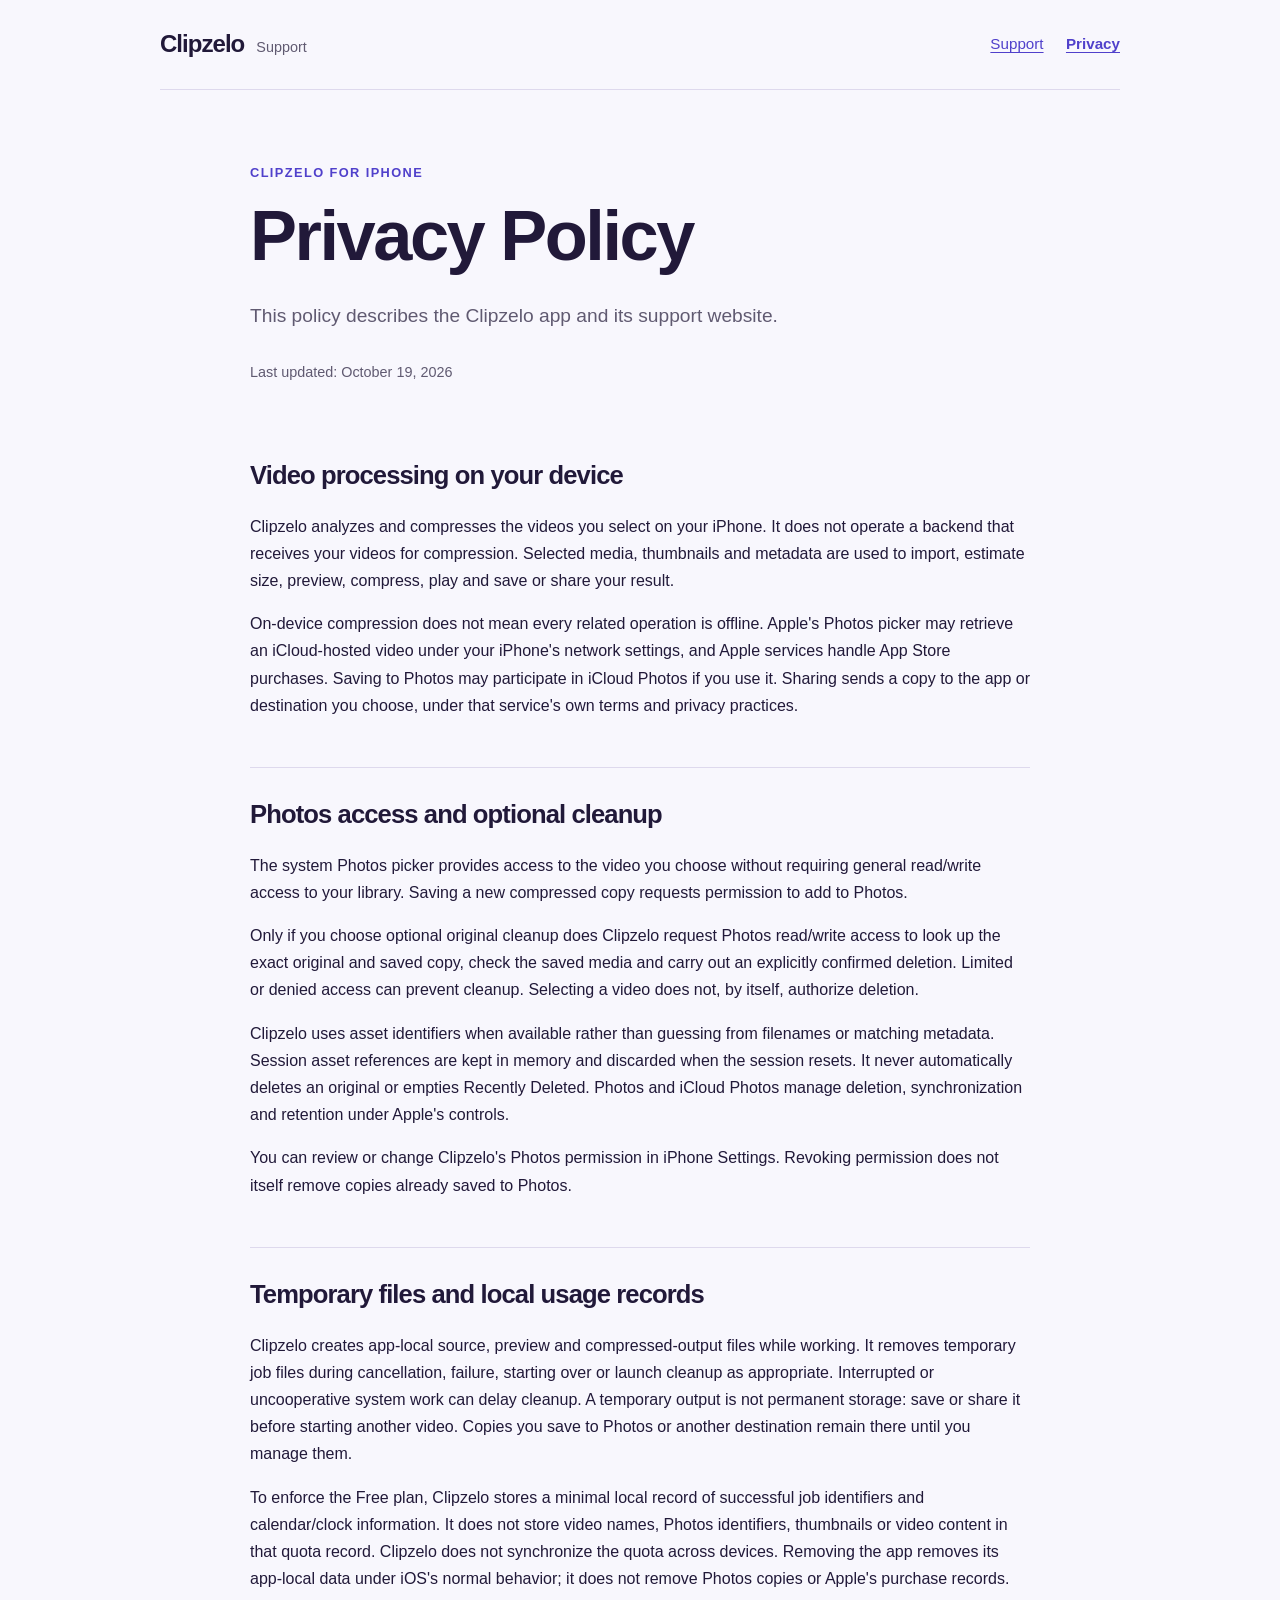
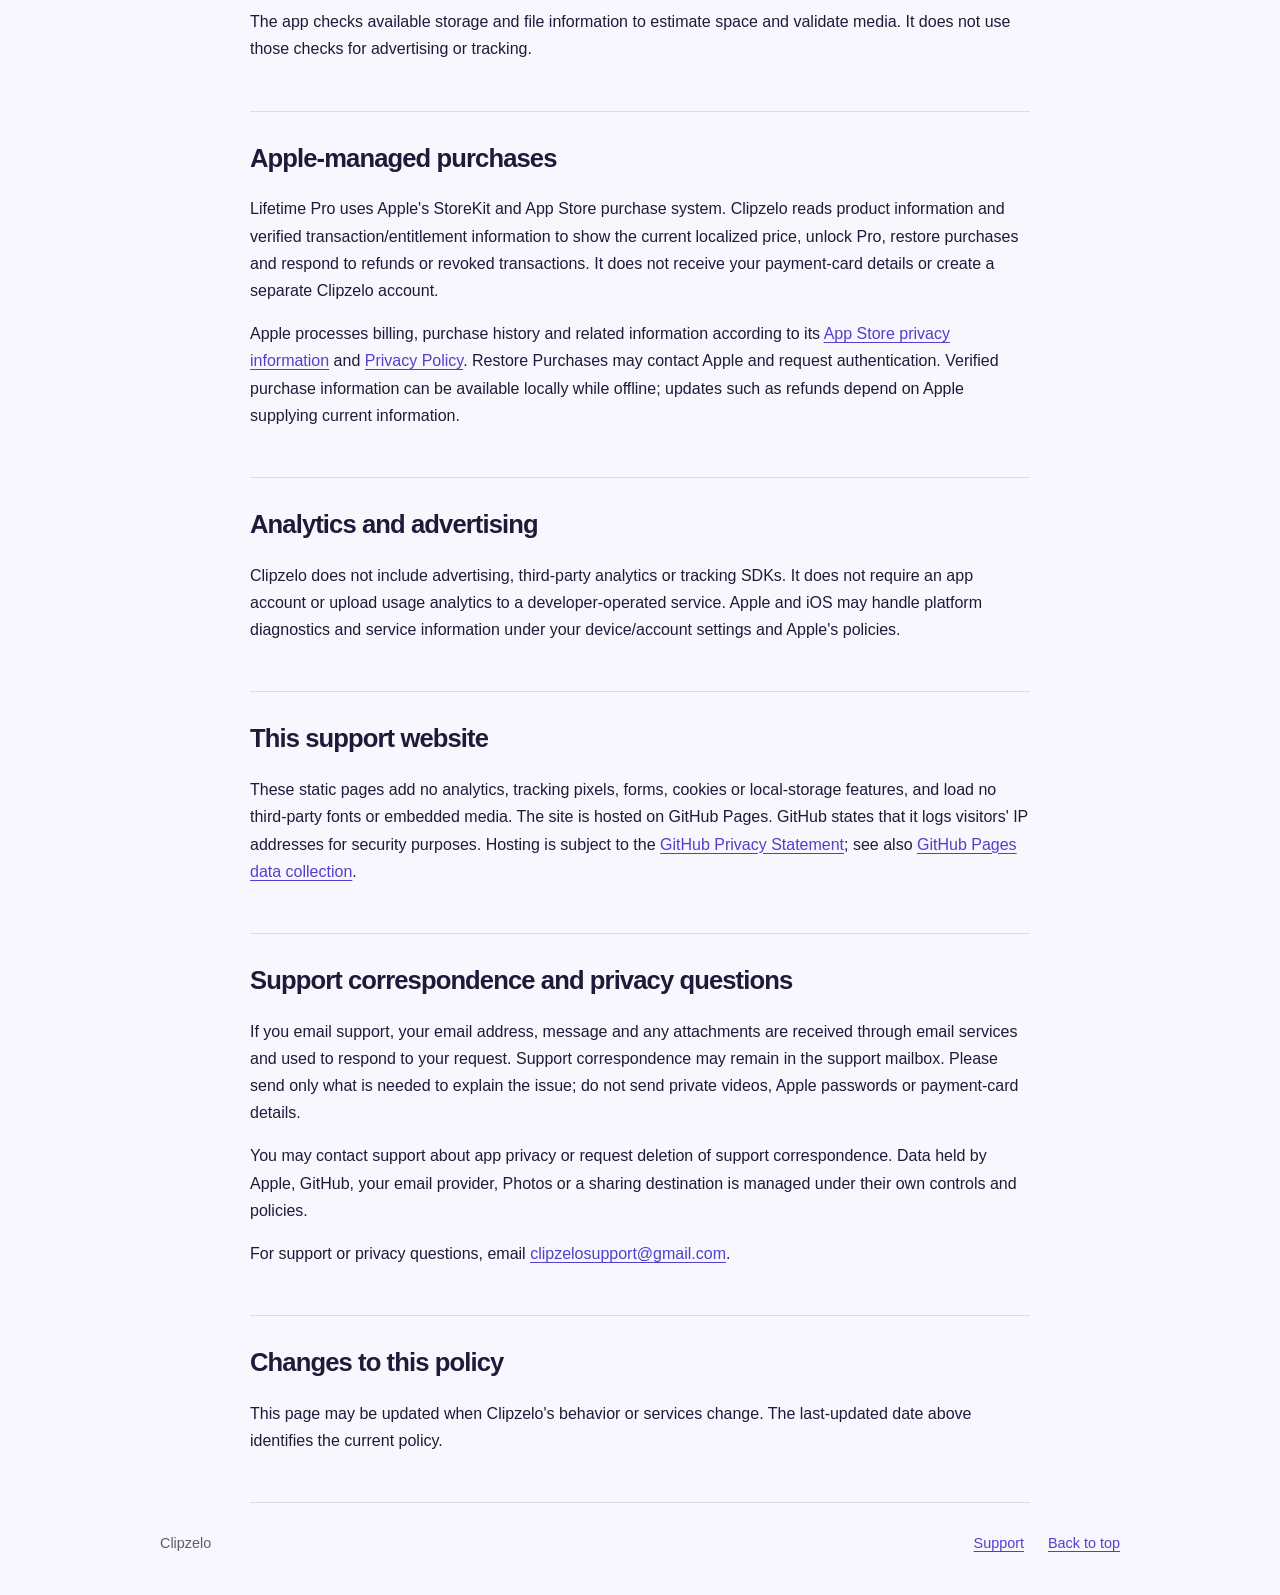
==== privacy.html @ e911d6bf "Publish Clipzelo support and privacy pages" ====
<!doctype html>
<html lang="en">
<head>
  <meta charset="utf-8">
  <meta name="viewport" content="width=device-width, initial-scale=1">
  <meta name="description" content="How Clipzelo handles selected videos, Photos permissions, local Free usage, Apple purchases and support correspondence.">
  <meta name="referrer" content="no-referrer">
  <title>Privacy Policy — Clipzelo</title>
  <link rel="stylesheet" href="styles.css">
</head>
<body>
  <a class="skip" href="#main">Skip to content</a>
  <header class="site-header wrap">
    <a class="brand" href="./" aria-label="Clipzelo Support home">Clipzelo<span>Support</span></a>
    <nav aria-label="Main navigation"><a href="./">Support</a><a href="privacy.html" aria-current="page">Privacy</a></nav>
  </header>
  <main id="main" class="wrap policy">
    <div class="intro"><p class="eyebrow">Clipzelo for iPhone</p><h1>Privacy Policy</h1><p class="lead">This policy describes the Clipzelo app and its support website.</p><p class="muted">Last updated: October 19, 2026</p></div>
    <section aria-labelledby="processing"><h2 id="processing">Video processing on your device</h2><p>Clipzelo analyzes and compresses the videos you select on your iPhone. It does not operate a backend that receives your videos for compression. Selected media, thumbnails and metadata are used to import, estimate size, preview, compress, play and save or share your result.</p><p>On-device compression does not mean every related operation is offline. Apple's Photos picker may retrieve an iCloud-hosted video under your iPhone's network settings, and Apple services handle App Store purchases. Saving to Photos may participate in iCloud Photos if you use it. Sharing sends a copy to the app or destination you choose, under that service's own terms and privacy practices.</p></section>
    <section aria-labelledby="photos"><h2 id="photos">Photos access and optional cleanup</h2><p>The system Photos picker provides access to the video you choose without requiring general read/write access to your library. Saving a new compressed copy requests permission to add to Photos.</p><p>Only if you choose optional original cleanup does Clipzelo request Photos read/write access to look up the exact original and saved copy, check the saved media and carry out an explicitly confirmed deletion. Limited or denied access can prevent cleanup. Selecting a video does not, by itself, authorize deletion.</p><p>Clipzelo uses asset identifiers when available rather than guessing from filenames or matching metadata. Session asset references are kept in memory and discarded when the session resets. It never automatically deletes an original or empties Recently Deleted. Photos and iCloud Photos manage deletion, synchronization and retention under Apple's controls.</p><p>You can review or change Clipzelo's Photos permission in iPhone Settings. Revoking permission does not itself remove copies already saved to Photos.</p></section>
    <section aria-labelledby="local-data"><h2 id="local-data">Temporary files and local usage records</h2><p>Clipzelo creates app-local source, preview and compressed-output files while working. It removes temporary job files during cancellation, failure, starting over or launch cleanup as appropriate. Interrupted or uncooperative system work can delay cleanup. A temporary output is not permanent storage: save or share it before starting another video. Copies you save to Photos or another destination remain there until you manage them.</p><p>To enforce the Free plan, Clipzelo stores a minimal local record of successful job identifiers and calendar/clock information. It does not store video names, Photos identifiers, thumbnails or video content in that quota record. Clipzelo does not synchronize the quota across devices. Removing the app removes its app-local data under iOS's normal behavior; it does not remove Photos copies or Apple's purchase records.</p><p>The app checks available storage and file information to estimate space and validate media. It does not use those checks for advertising or tracking.</p></section>
    <section aria-labelledby="purchases"><h2 id="purchases">Apple-managed purchases</h2><p>Lifetime Pro uses Apple's StoreKit and App Store purchase system. Clipzelo reads product information and verified transaction/entitlement information to show the current localized price, unlock Pro, restore purchases and respond to refunds or revoked transactions. It does not receive your payment-card details or create a separate Clipzelo account.</p><p>Apple processes billing, purchase history and related information according to its <a href="https://www.apple.com/legal/privacy/data/en/appstore/">App Store privacy information</a> and <a href="https://www.apple.com/legal/privacy/en-ww/">Privacy Policy</a>. Restore Purchases may contact Apple and request authentication. Verified purchase information can be available locally while offline; updates such as refunds depend on Apple supplying current information.</p></section>
    <section aria-labelledby="tracking"><h2 id="tracking">Analytics and advertising</h2><p>Clipzelo does not include advertising, third-party analytics or tracking SDKs. It does not require an app account or upload usage analytics to a developer-operated service. Apple and iOS may handle platform diagnostics and service information under your device/account settings and Apple's policies.</p></section>
    <section aria-labelledby="website"><h2 id="website">This support website</h2><p>These static pages add no analytics, tracking pixels, forms, cookies or local-storage features, and load no third-party fonts or embedded media. The site is hosted on GitHub Pages. GitHub states that it logs visitors' IP addresses for security purposes. Hosting is subject to the <a href="https://docs.github.com/en/site-policy/privacy-policies/github-general-privacy-statement">GitHub Privacy Statement</a>; see also <a href="https://docs.github.com/en/pages/getting-started-with-github-pages/what-is-github-pages#data-collection">GitHub Pages data collection</a>.</p></section>
    <section aria-labelledby="support"><h2 id="support">Support correspondence and privacy questions</h2><p>If you email support, your email address, message and any attachments are received through email services and used to respond to your request. Support correspondence may remain in the support mailbox. Please send only what is needed to explain the issue; do not send private videos, Apple passwords or payment-card details.</p><p>You may contact support about app privacy or request deletion of support correspondence. Data held by Apple, GitHub, your email provider, Photos or a sharing destination is managed under their own controls and policies.</p><p>For support or privacy questions, email <a href="mailto:clipzelosupport@gmail.com">clipzelosupport@gmail.com</a>.</p></section>
    <section aria-labelledby="changes"><h2 id="changes">Changes to this policy</h2><p>This page may be updated when Clipzelo's behavior or services change. The last-updated date above identifies the current policy.</p></section>
  </main>
  <footer class="wrap"><span>Clipzelo</span><a href="./">Support</a><a href="#main">Back to top</a></footer>
</body>
</html>
---- styles.css ----
:root{color-scheme:light;--ink:#211939;--muted:#605a71;--accent:#5040cb;--paper:#f8f7fd;--line:#ded9ed;--white:#fff}
*{box-sizing:border-box}html{scroll-padding-top:1.5rem}body{margin:0;background:var(--paper);color:var(--ink);font:1rem/1.7 -apple-system,BlinkMacSystemFont,"Segoe UI",sans-serif}a{color:var(--accent);text-underline-offset:.2em}a:hover{text-decoration-thickness:2px}a:focus-visible,summary:focus-visible{outline:3px solid var(--accent);outline-offset:5px;border-radius:3px}.wrap{width:min(100% - 3rem,960px);margin-inline:auto}.site-header{display:flex;align-items:center;justify-content:space-between;gap:1.5rem;padding-block:1.5rem;border-bottom:1px solid var(--line)}.brand{color:var(--ink);font-weight:750;font-size:1.5rem;text-decoration:none;letter-spacing:-.04em}.brand span{margin-left:.75rem;font-weight:400;font-size:.9rem;letter-spacing:0;color:var(--muted)}nav{display:flex;gap:1.4rem}nav a{font-size:.95rem}nav a[aria-current]{font-weight:700}.intro{padding-block:4.5rem 3.5rem;max-width:760px}.eyebrow{margin:0 0 .8rem;color:var(--accent);font-size:.8rem;letter-spacing:.11em;text-transform:uppercase;font-weight:700}h1,h2,h3{line-height:1.15;letter-spacing:-.035em}h1{font-size:clamp(2.4rem,7vw,4.4rem);margin:0 0 1.4rem;font-weight:750}h2{font-size:clamp(1.7rem,4vw,2.2rem);margin:0 0 1.4rem}h3{font-size:1.35rem;margin:0 0 1rem}p{margin:0 0 1rem}.lead{font-size:1.2rem;color:var(--muted);max-width:650px;margin-bottom:1.7rem}.button{display:inline-block;background:var(--accent);color:var(--white);text-decoration:none;font-weight:650;padding:.75rem 1.25rem;border-radius:.7rem;min-height:48px}.button:hover{background:#3d2faa}.text-link{display:inline-block;margin:.75rem 0 .75rem 1.3rem}.section-nav{display:flex;flex-wrap:wrap;gap:.4rem 1.5rem;border-block:1px solid var(--line);padding:1rem 0}.section-nav a{padding:.25rem 0}section:not(.intro){padding-block:3rem;border-bottom:1px solid var(--line)}ol{padding-left:1.4rem}li{padding-left:.35rem;margin-bottom:.9rem}li:last-child{margin-bottom:0}em{font-style:normal;font-weight:600}.note{border-left:3px solid var(--accent);padding:.7rem 1rem;background:#eeebfa;margin-top:1.7rem}.plans{display:grid;grid-template-columns:1fr 1fr;gap:1rem}.plans article{padding:1.5rem;background:var(--white);border:1px solid var(--line);border-radius:.9rem}.plans p:last-child{margin-bottom:0}details{border-top:1px solid var(--line)}details:last-child{border-bottom:1px solid var(--line)}summary{cursor:pointer;padding:1.05rem .15rem;font-weight:650;line-height:1.5}details p{padding:.1rem 1.3rem .9rem .15rem;color:var(--muted)}.contact{max-width:760px}.muted{color:var(--muted);font-size:.9rem}.policy{max-width:780px}.policy .intro{padding-bottom:1.8rem}.policy section:not(.intro){padding-block:2rem}.policy h2{font-size:1.6rem}footer{display:flex;flex-wrap:wrap;gap:.5rem 1.5rem;padding-block:1.7rem 2.5rem;font-size:.9rem;color:var(--muted)}footer span{margin-right:auto}.skip{position:absolute;left:1rem;top:-5rem;background:var(--white);padding:.7rem;z-index:2}.skip:focus{top:1rem}@media(max-width:600px){.wrap{width:calc(100% - 2rem)}.site-header{gap:1rem;padding-block:1.1rem}.brand span{display:none}nav{gap:1rem}.intro{padding-block:3rem 2.4rem}.plans{grid-template-columns:1fr}section:not(.intro){padding-block:2.3rem}.text-link{margin-left:1rem}.plans article{padding:1.3rem}footer span{flex-basis:100%}}@media(prefers-reduced-motion:no-preference){html{scroll-behavior:smooth}}
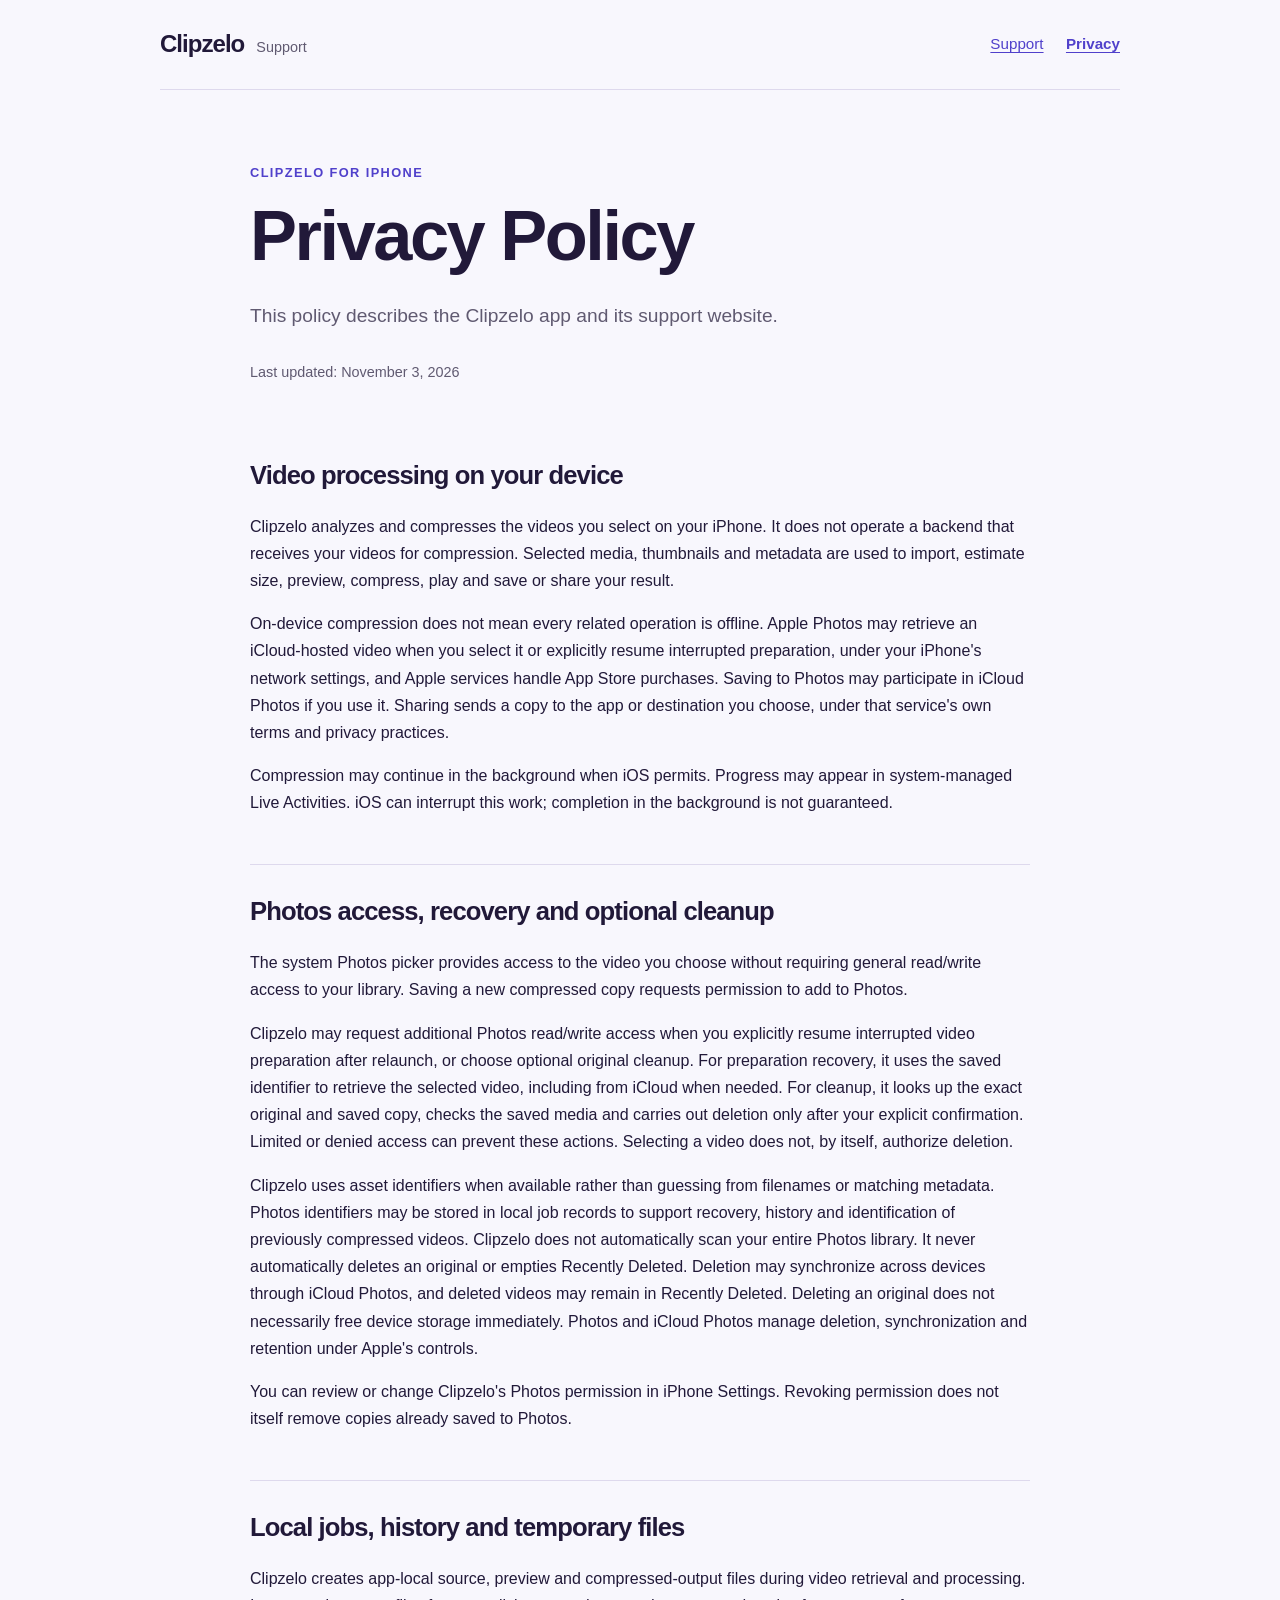
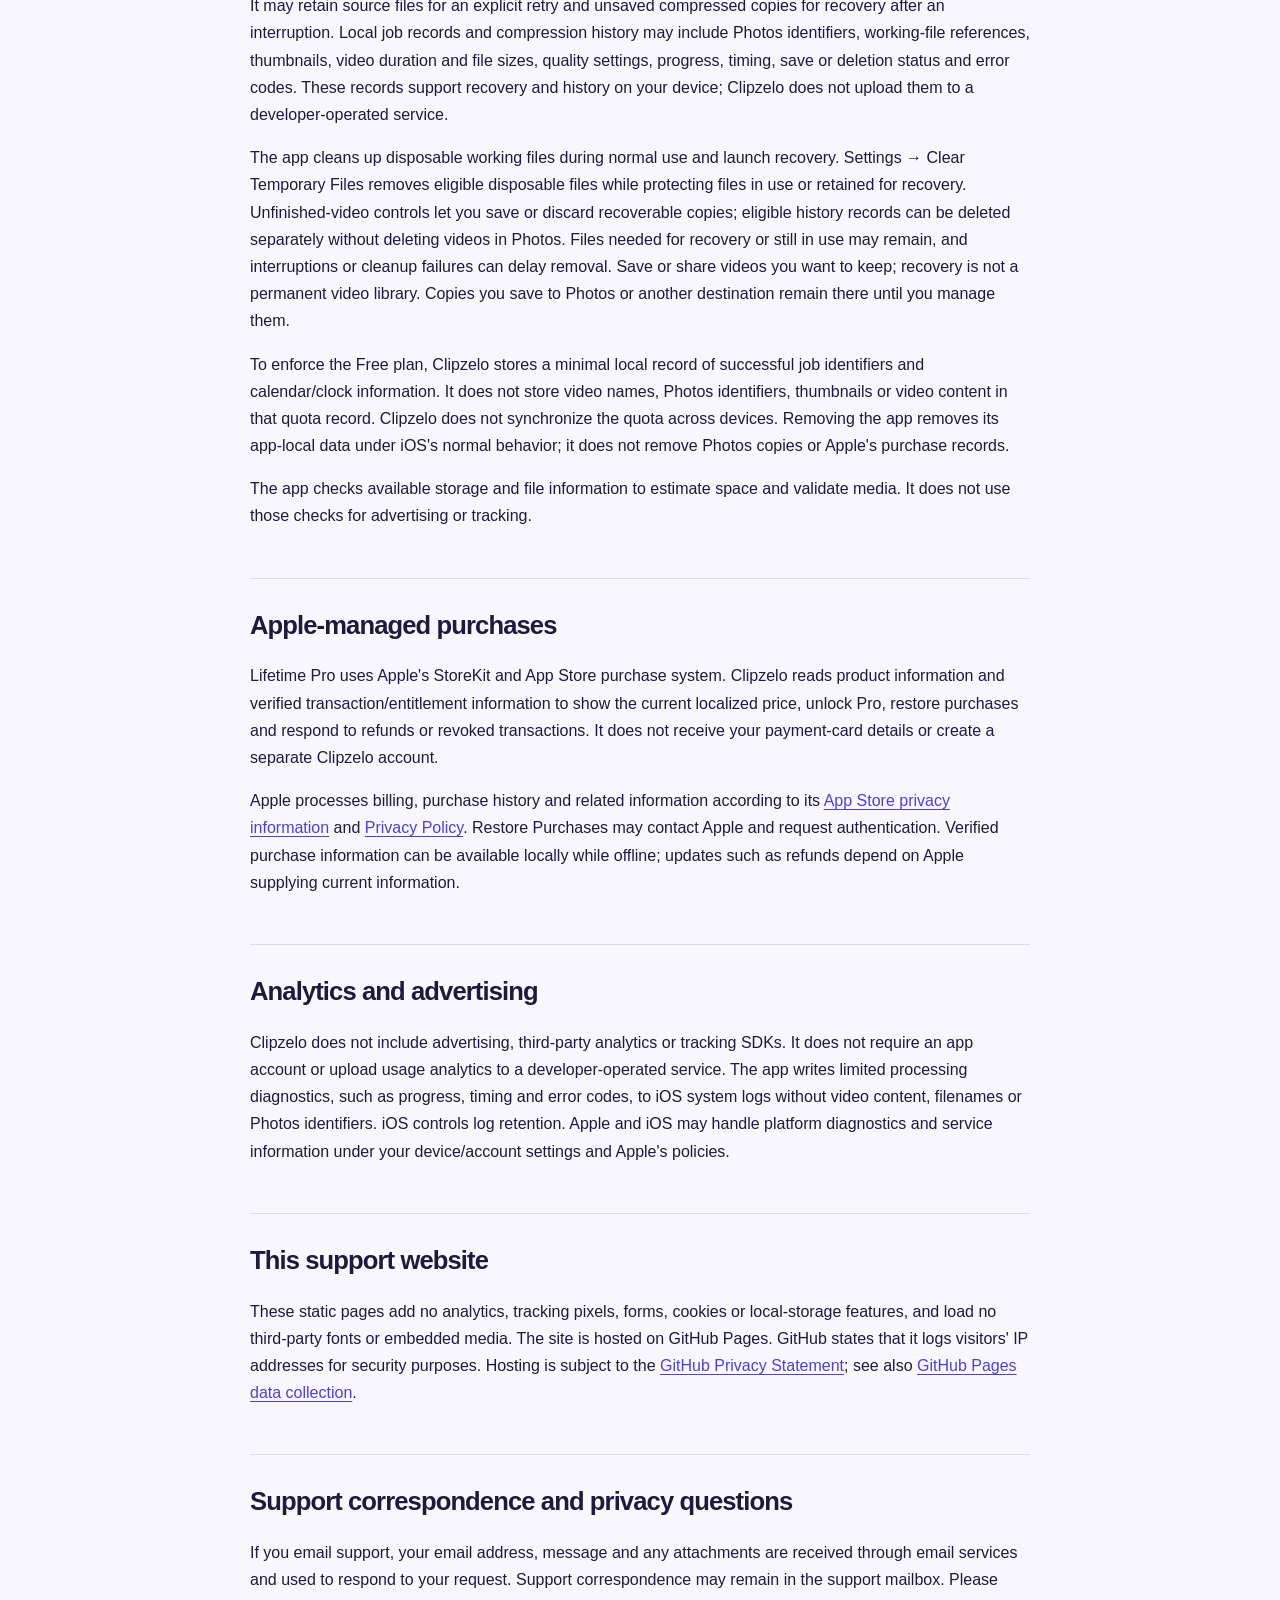
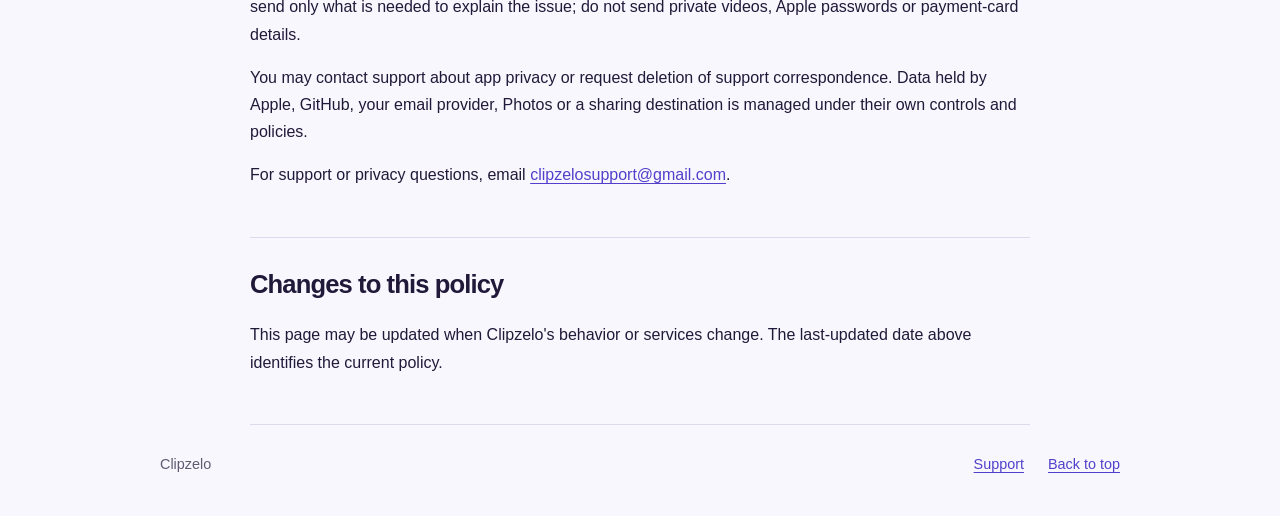
==== commit b978e6d8: "Align privacy policy with Clipzelo 1.1 recovery and local jobs" ====
--- a/privacy.html
+++ b/privacy.html
@@ -6,25 +6,26 @@
   <meta name="description" content="How Clipzelo handles selected videos, Photos permissions, local Free usage, Apple purchases and support correspondence.">
   <meta name="referrer" content="no-referrer">
   <title>Privacy Policy — Clipzelo</title>
+  <link rel="icon" type="image/png" sizes="32x32" href="assets/favicon.png">
   <link rel="stylesheet" href="styles.css">
 </head>
 <body>
   <a class="skip" href="#main">Skip to content</a>
   <header class="site-header wrap">
     <a class="brand" href="./" aria-label="Clipzelo Support home">Clipzelo<span>Support</span></a>
-    <nav aria-label="Main navigation"><a href="./">Support</a><a href="privacy.html" aria-current="page">Privacy</a></nav>
+    <nav aria-label="Main navigation"><a href="./#support">Support</a><a href="privacy.html" aria-current="page">Privacy</a></nav>
   </header>
   <main id="main" class="wrap policy">
-    <div class="intro"><p class="eyebrow">Clipzelo for iPhone</p><h1>Privacy Policy</h1><p class="lead">This policy describes the Clipzelo app and its support website.</p><p class="muted">Last updated: October 19, 2026</p></div>
-    <section aria-labelledby="processing"><h2 id="processing">Video processing on your device</h2><p>Clipzelo analyzes and compresses the videos you select on your iPhone. It does not operate a backend that receives your videos for compression. Selected media, thumbnails and metadata are used to import, estimate size, preview, compress, play and save or share your result.</p><p>On-device compression does not mean every related operation is offline. Apple's Photos picker may retrieve an iCloud-hosted video under your iPhone's network settings, and Apple services handle App Store purchases. Saving to Photos may participate in iCloud Photos if you use it. Sharing sends a copy to the app or destination you choose, under that service's own terms and privacy practices.</p></section>
-    <section aria-labelledby="photos"><h2 id="photos">Photos access and optional cleanup</h2><p>The system Photos picker provides access to the video you choose without requiring general read/write access to your library. Saving a new compressed copy requests permission to add to Photos.</p><p>Only if you choose optional original cleanup does Clipzelo request Photos read/write access to look up the exact original and saved copy, check the saved media and carry out an explicitly confirmed deletion. Limited or denied access can prevent cleanup. Selecting a video does not, by itself, authorize deletion.</p><p>Clipzelo uses asset identifiers when available rather than guessing from filenames or matching metadata. Session asset references are kept in memory and discarded when the session resets. It never automatically deletes an original or empties Recently Deleted. Photos and iCloud Photos manage deletion, synchronization and retention under Apple's controls.</p><p>You can review or change Clipzelo's Photos permission in iPhone Settings. Revoking permission does not itself remove copies already saved to Photos.</p></section>
-    <section aria-labelledby="local-data"><h2 id="local-data">Temporary files and local usage records</h2><p>Clipzelo creates app-local source, preview and compressed-output files while working. It removes temporary job files during cancellation, failure, starting over or launch cleanup as appropriate. Interrupted or uncooperative system work can delay cleanup. A temporary output is not permanent storage: save or share it before starting another video. Copies you save to Photos or another destination remain there until you manage them.</p><p>To enforce the Free plan, Clipzelo stores a minimal local record of successful job identifiers and calendar/clock information. It does not store video names, Photos identifiers, thumbnails or video content in that quota record. Clipzelo does not synchronize the quota across devices. Removing the app removes its app-local data under iOS's normal behavior; it does not remove Photos copies or Apple's purchase records.</p><p>The app checks available storage and file information to estimate space and validate media. It does not use those checks for advertising or tracking.</p></section>
+    <div class="intro"><p class="eyebrow">Clipzelo for iPhone</p><h1>Privacy Policy</h1><p class="lead">This policy describes the Clipzelo app and its support website.</p><p class="muted">Last updated: November 3, 2026</p></div>
+    <section aria-labelledby="processing"><h2 id="processing">Video processing on your device</h2><p>Clipzelo analyzes and compresses the videos you select on your iPhone. It does not operate a backend that receives your videos for compression. Selected media, thumbnails and metadata are used to import, estimate size, preview, compress, play and save or share your result.</p><p>On-device compression does not mean every related operation is offline. Apple Photos may retrieve an iCloud-hosted video when you select it or explicitly resume interrupted preparation, under your iPhone's network settings, and Apple services handle App Store purchases. Saving to Photos may participate in iCloud Photos if you use it. Sharing sends a copy to the app or destination you choose, under that service's own terms and privacy practices.</p><p>Compression may continue in the background when iOS permits. Progress may appear in system-managed Live Activities. iOS can interrupt this work; completion in the background is not guaranteed.</p></section>
+    <section aria-labelledby="photos"><h2 id="photos">Photos access, recovery and optional cleanup</h2><p>The system Photos picker provides access to the video you choose without requiring general read/write access to your library. Saving a new compressed copy requests permission to add to Photos.</p><p>Clipzelo may request additional Photos read/write access when you explicitly resume interrupted video preparation after relaunch, or choose optional original cleanup. For preparation recovery, it uses the saved identifier to retrieve the selected video, including from iCloud when needed. For cleanup, it looks up the exact original and saved copy, checks the saved media and carries out deletion only after your explicit confirmation. Limited or denied access can prevent these actions. Selecting a video does not, by itself, authorize deletion.</p><p>Clipzelo uses asset identifiers when available rather than guessing from filenames or matching metadata. Photos identifiers may be stored in local job records to support recovery, history and identification of previously compressed videos. Clipzelo does not automatically scan your entire Photos library. It never automatically deletes an original or empties Recently Deleted. Deletion may synchronize across devices through iCloud Photos, and deleted videos may remain in Recently Deleted. Deleting an original does not necessarily free device storage immediately. Photos and iCloud Photos manage deletion, synchronization and retention under Apple's controls.</p><p>You can review or change Clipzelo's Photos permission in iPhone Settings. Revoking permission does not itself remove copies already saved to Photos.</p></section>
+    <section aria-labelledby="local-data"><h2 id="local-data">Local jobs, history and temporary files</h2><p>Clipzelo creates app-local source, preview and compressed-output files during video retrieval and processing. It may retain source files for an explicit retry and unsaved compressed copies for recovery after an interruption. Local job records and compression history may include Photos identifiers, working-file references, thumbnails, video duration and file sizes, quality settings, progress, timing, save or deletion status and error codes. These records support recovery and history on your device; Clipzelo does not upload them to a developer-operated service.</p><p>The app cleans up disposable working files during normal use and launch recovery. Settings → Clear Temporary Files removes eligible disposable files while protecting files in use or retained for recovery. Unfinished-video controls let you save or discard recoverable copies; eligible history records can be deleted separately without deleting videos in Photos. Files needed for recovery or still in use may remain, and interruptions or cleanup failures can delay removal. Save or share videos you want to keep; recovery is not a permanent video library. Copies you save to Photos or another destination remain there until you manage them.</p><p>To enforce the Free plan, Clipzelo stores a minimal local record of successful job identifiers and calendar/clock information. It does not store video names, Photos identifiers, thumbnails or video content in that quota record. Clipzelo does not synchronize the quota across devices. Removing the app removes its app-local data under iOS's normal behavior; it does not remove Photos copies or Apple's purchase records.</p><p>The app checks available storage and file information to estimate space and validate media. It does not use those checks for advertising or tracking.</p></section>
     <section aria-labelledby="purchases"><h2 id="purchases">Apple-managed purchases</h2><p>Lifetime Pro uses Apple's StoreKit and App Store purchase system. Clipzelo reads product information and verified transaction/entitlement information to show the current localized price, unlock Pro, restore purchases and respond to refunds or revoked transactions. It does not receive your payment-card details or create a separate Clipzelo account.</p><p>Apple processes billing, purchase history and related information according to its <a href="https://www.apple.com/legal/privacy/data/en/appstore/">App Store privacy information</a> and <a href="https://www.apple.com/legal/privacy/en-ww/">Privacy Policy</a>. Restore Purchases may contact Apple and request authentication. Verified purchase information can be available locally while offline; updates such as refunds depend on Apple supplying current information.</p></section>
-    <section aria-labelledby="tracking"><h2 id="tracking">Analytics and advertising</h2><p>Clipzelo does not include advertising, third-party analytics or tracking SDKs. It does not require an app account or upload usage analytics to a developer-operated service. Apple and iOS may handle platform diagnostics and service information under your device/account settings and Apple's policies.</p></section>
+    <section aria-labelledby="tracking"><h2 id="tracking">Analytics and advertising</h2><p>Clipzelo does not include advertising, third-party analytics or tracking SDKs. It does not require an app account or upload usage analytics to a developer-operated service. The app writes limited processing diagnostics, such as progress, timing and error codes, to iOS system logs without video content, filenames or Photos identifiers. iOS controls log retention. Apple and iOS may handle platform diagnostics and service information under your device/account settings and Apple's policies.</p></section>
     <section aria-labelledby="website"><h2 id="website">This support website</h2><p>These static pages add no analytics, tracking pixels, forms, cookies or local-storage features, and load no third-party fonts or embedded media. The site is hosted on GitHub Pages. GitHub states that it logs visitors' IP addresses for security purposes. Hosting is subject to the <a href="https://docs.github.com/en/site-policy/privacy-policies/github-general-privacy-statement">GitHub Privacy Statement</a>; see also <a href="https://docs.github.com/en/pages/getting-started-with-github-pages/what-is-github-pages#data-collection">GitHub Pages data collection</a>.</p></section>
     <section aria-labelledby="support"><h2 id="support">Support correspondence and privacy questions</h2><p>If you email support, your email address, message and any attachments are received through email services and used to respond to your request. Support correspondence may remain in the support mailbox. Please send only what is needed to explain the issue; do not send private videos, Apple passwords or payment-card details.</p><p>You may contact support about app privacy or request deletion of support correspondence. Data held by Apple, GitHub, your email provider, Photos or a sharing destination is managed under their own controls and policies.</p><p>For support or privacy questions, email <a href="mailto:clipzelosupport@gmail.com">clipzelosupport@gmail.com</a>.</p></section>
     <section aria-labelledby="changes"><h2 id="changes">Changes to this policy</h2><p>This page may be updated when Clipzelo's behavior or services change. The last-updated date above identifies the current policy.</p></section>
   </main>
-  <footer class="wrap"><span>Clipzelo</span><a href="./">Support</a><a href="#main">Back to top</a></footer>
+  <footer class="wrap"><span>Clipzelo</span><a href="./#support">Support</a><a href="#main">Back to top</a></footer>
 </body>
 </html>
--- a/styles.css
+++ b/styles.css
@@ -1,2 +1,46 @@
 :root{color-scheme:light;--ink:#211939;--muted:#605a71;--accent:#5040cb;--paper:#f8f7fd;--line:#ded9ed;--white:#fff}
 *{box-sizing:border-box}html{scroll-padding-top:1.5rem}body{margin:0;background:var(--paper);color:var(--ink);font:1rem/1.7 -apple-system,BlinkMacSystemFont,"Segoe UI",sans-serif}a{color:var(--accent);text-underline-offset:.2em}a:hover{text-decoration-thickness:2px}a:focus-visible,summary:focus-visible{outline:3px solid var(--accent);outline-offset:5px;border-radius:3px}.wrap{width:min(100% - 3rem,960px);margin-inline:auto}.site-header{display:flex;align-items:center;justify-content:space-between;gap:1.5rem;padding-block:1.5rem;border-bottom:1px solid var(--line)}.brand{color:var(--ink);font-weight:750;font-size:1.5rem;text-decoration:none;letter-spacing:-.04em}.brand span{margin-left:.75rem;font-weight:400;font-size:.9rem;letter-spacing:0;color:var(--muted)}nav{display:flex;gap:1.4rem}nav a{font-size:.95rem}nav a[aria-current]{font-weight:700}.intro{padding-block:4.5rem 3.5rem;max-width:760px}.eyebrow{margin:0 0 .8rem;color:var(--accent);font-size:.8rem;letter-spacing:.11em;text-transform:uppercase;font-weight:700}h1,h2,h3{line-height:1.15;letter-spacing:-.035em}h1{font-size:clamp(2.4rem,7vw,4.4rem);margin:0 0 1.4rem;font-weight:750}h2{font-size:clamp(1.7rem,4vw,2.2rem);margin:0 0 1.4rem}h3{font-size:1.35rem;margin:0 0 1rem}p{margin:0 0 1rem}.lead{font-size:1.2rem;color:var(--muted);max-width:650px;margin-bottom:1.7rem}.button{display:inline-block;background:var(--accent);color:var(--white);text-decoration:none;font-weight:650;padding:.75rem 1.25rem;border-radius:.7rem;min-height:48px}.button:hover{background:#3d2faa}.text-link{display:inline-block;margin:.75rem 0 .75rem 1.3rem}.section-nav{display:flex;flex-wrap:wrap;gap:.4rem 1.5rem;border-block:1px solid var(--line);padding:1rem 0}.section-nav a{padding:.25rem 0}section:not(.intro){padding-block:3rem;border-bottom:1px solid var(--line)}ol{padding-left:1.4rem}li{padding-left:.35rem;margin-bottom:.9rem}li:last-child{margin-bottom:0}em{font-style:normal;font-weight:600}.note{border-left:3px solid var(--accent);padding:.7rem 1rem;background:#eeebfa;margin-top:1.7rem}.plans{display:grid;grid-template-columns:1fr 1fr;gap:1rem}.plans article{padding:1.5rem;background:var(--white);border:1px solid var(--line);border-radius:.9rem}.plans p:last-child{margin-bottom:0}details{border-top:1px solid var(--line)}details:last-child{border-bottom:1px solid var(--line)}summary{cursor:pointer;padding:1.05rem .15rem;font-weight:650;line-height:1.5}details p{padding:.1rem 1.3rem .9rem .15rem;color:var(--muted)}.contact{max-width:760px}.muted{color:var(--muted);font-size:.9rem}.policy{max-width:780px}.policy .intro{padding-bottom:1.8rem}.policy section:not(.intro){padding-block:2rem}.policy h2{font-size:1.6rem}footer{display:flex;flex-wrap:wrap;gap:.5rem 1.5rem;padding-block:1.7rem 2.5rem;font-size:.9rem;color:var(--muted)}footer span{margin-right:auto}.skip{position:absolute;left:1rem;top:-5rem;background:var(--white);padding:.7rem;z-index:2}.skip:focus{top:1rem}@media(max-width:600px){.wrap{width:calc(100% - 2rem)}.site-header{gap:1rem;padding-block:1.1rem}.brand span{display:none}nav{gap:1rem}.intro{padding-block:3rem 2.4rem}.plans{grid-template-columns:1fr}section:not(.intro){padding-block:2.3rem}.text-link{margin-left:1rem}.plans article{padding:1.3rem}footer span{flex-basis:100%}}@media(prefers-reduced-motion:no-preference){html{scroll-behavior:smooth}}
+
+/* Product landing page; the original support and policy styles remain shared. */
+.landing .wrap{max-width:1120px;width:min(100% - 3rem,1120px)}
+.product-brand{display:inline-flex;align-items:center;gap:.65rem}
+.product-brand img{border-radius:8px}
+.landing .hero{display:grid;grid-template-columns:1.3fr 1fr;align-items:center;gap:3rem;padding-block:5rem;border:0}
+.hero h1{font-size:clamp(2.8rem,5.4vw,4.8rem);line-height:1.06;letter-spacing:-.055em}
+.hero h1 span{color:var(--accent)}
+.hero .lead{max-width:530px;font-size:1.15rem}
+.store-link{display:inline-flex;align-items:center;gap:1.1rem;padding:.9rem 1.3rem;border-radius:.75rem;background:#211939;color:white;text-decoration:none;font-size:1rem;font-weight:650;min-height:52px}
+.store-link:hover{background:#3d2faa}
+.download-note{font-size:.8rem;color:var(--muted);margin:.6rem 0 1.7rem}
+.hero-plan{font-size:.9rem;color:var(--muted)}
+.hero-art{display:flex;flex-direction:column;align-items:center;gap:2rem;padding:2.5rem 1rem;background:linear-gradient(140deg,#ece5ff,#e6edff);border-radius:2rem}
+.app-icon{width:clamp(150px,19vw,240px);height:auto;border-radius:23%;box-shadow:0 18px 45px #473d9d26}
+.qr-card{display:flex;align-items:center;gap:1rem;background:white;border:1px solid var(--line);border-radius:1rem;padding:.75rem;max-width:340px}
+.qr-card a{flex-shrink:0;display:block;line-height:0;border-radius:.3rem}
+.qr-card img{width:112px;height:112px}
+.qr-card p{margin:0;font-size:.8rem;line-height:1.5;color:var(--muted)}
+.qr-card strong{display:inline-block;color:var(--ink);margin-bottom:.25rem}
+.features{display:grid;grid-template-columns:repeat(3,1fr);gap:2rem;margin-top:2rem}
+.features article{border-top:1px solid var(--line);padding-top:1.2rem}
+.feature-number{display:block;color:var(--accent);font-size:.8rem;font-weight:700;margin-bottom:1rem}
+.features h3{font-size:1.15rem;line-height:1.3;letter-spacing:-.02em;margin-bottom:.65rem}
+.features p{color:var(--muted);font-size:.95rem}
+.landing .plans article{padding:2rem}
+.landing .support-intro{border-bottom:0;padding-bottom:1.5rem}
+.support-intro .lead{margin-bottom:.7rem}
+@media(max-width:800px){
+  .landing .hero{grid-template-columns:1fr;gap:2rem;padding-block:3rem}
+  .hero-copy{max-width:620px}
+  .hero-art{grid-row:1;padding:1.25rem;background:none;align-items:flex-start}
+  .app-icon{width:112px}
+  .qr-card{display:none}
+  .features{grid-template-columns:repeat(2,1fr);gap:1.5rem}
+}
+@media(max-width:600px){
+  .landing .wrap{width:calc(100% - 2rem)}
+  .landing .hero{gap:1rem;padding-top:2rem}
+  .hero-art{padding:0 0 1rem}
+  .features{grid-template-columns:1fr;gap:1rem}
+  .landing .plans article{padding:1.3rem}
+  .contact .button{overflow-wrap:anywhere}
+}
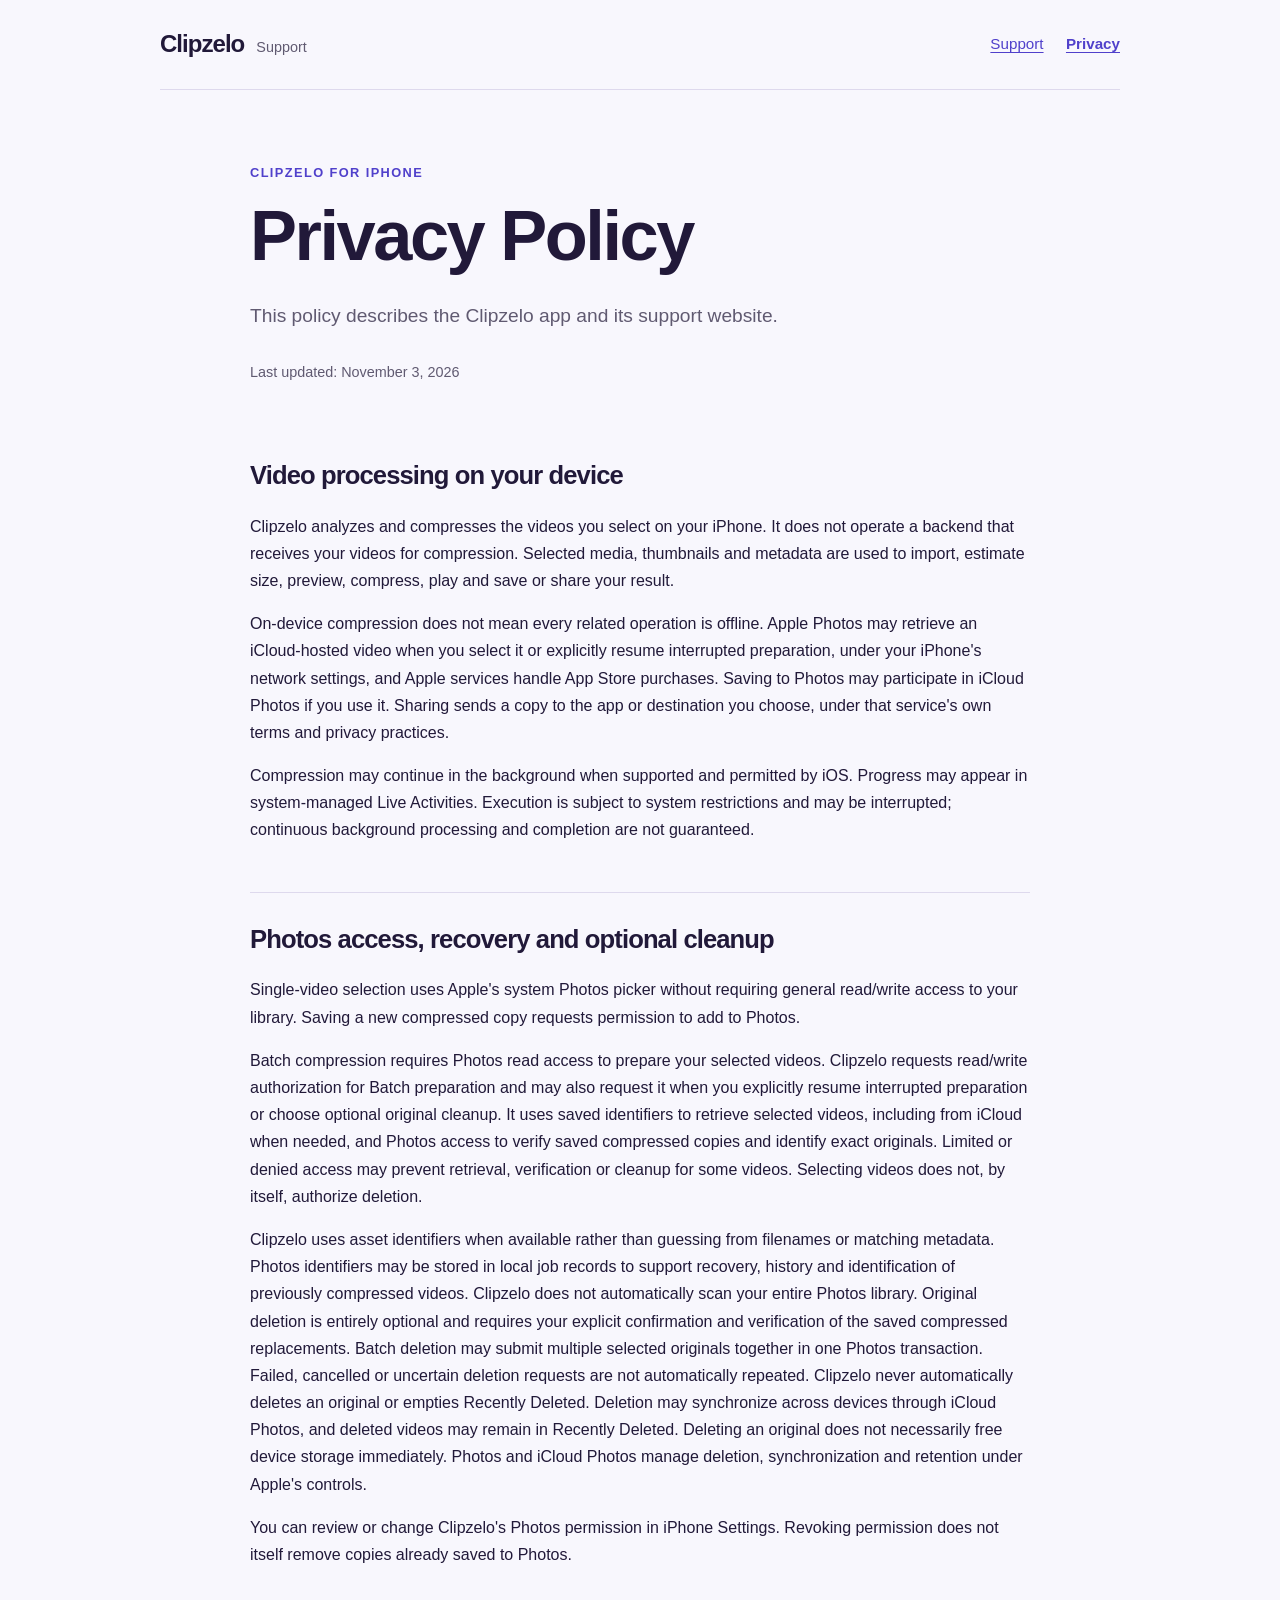
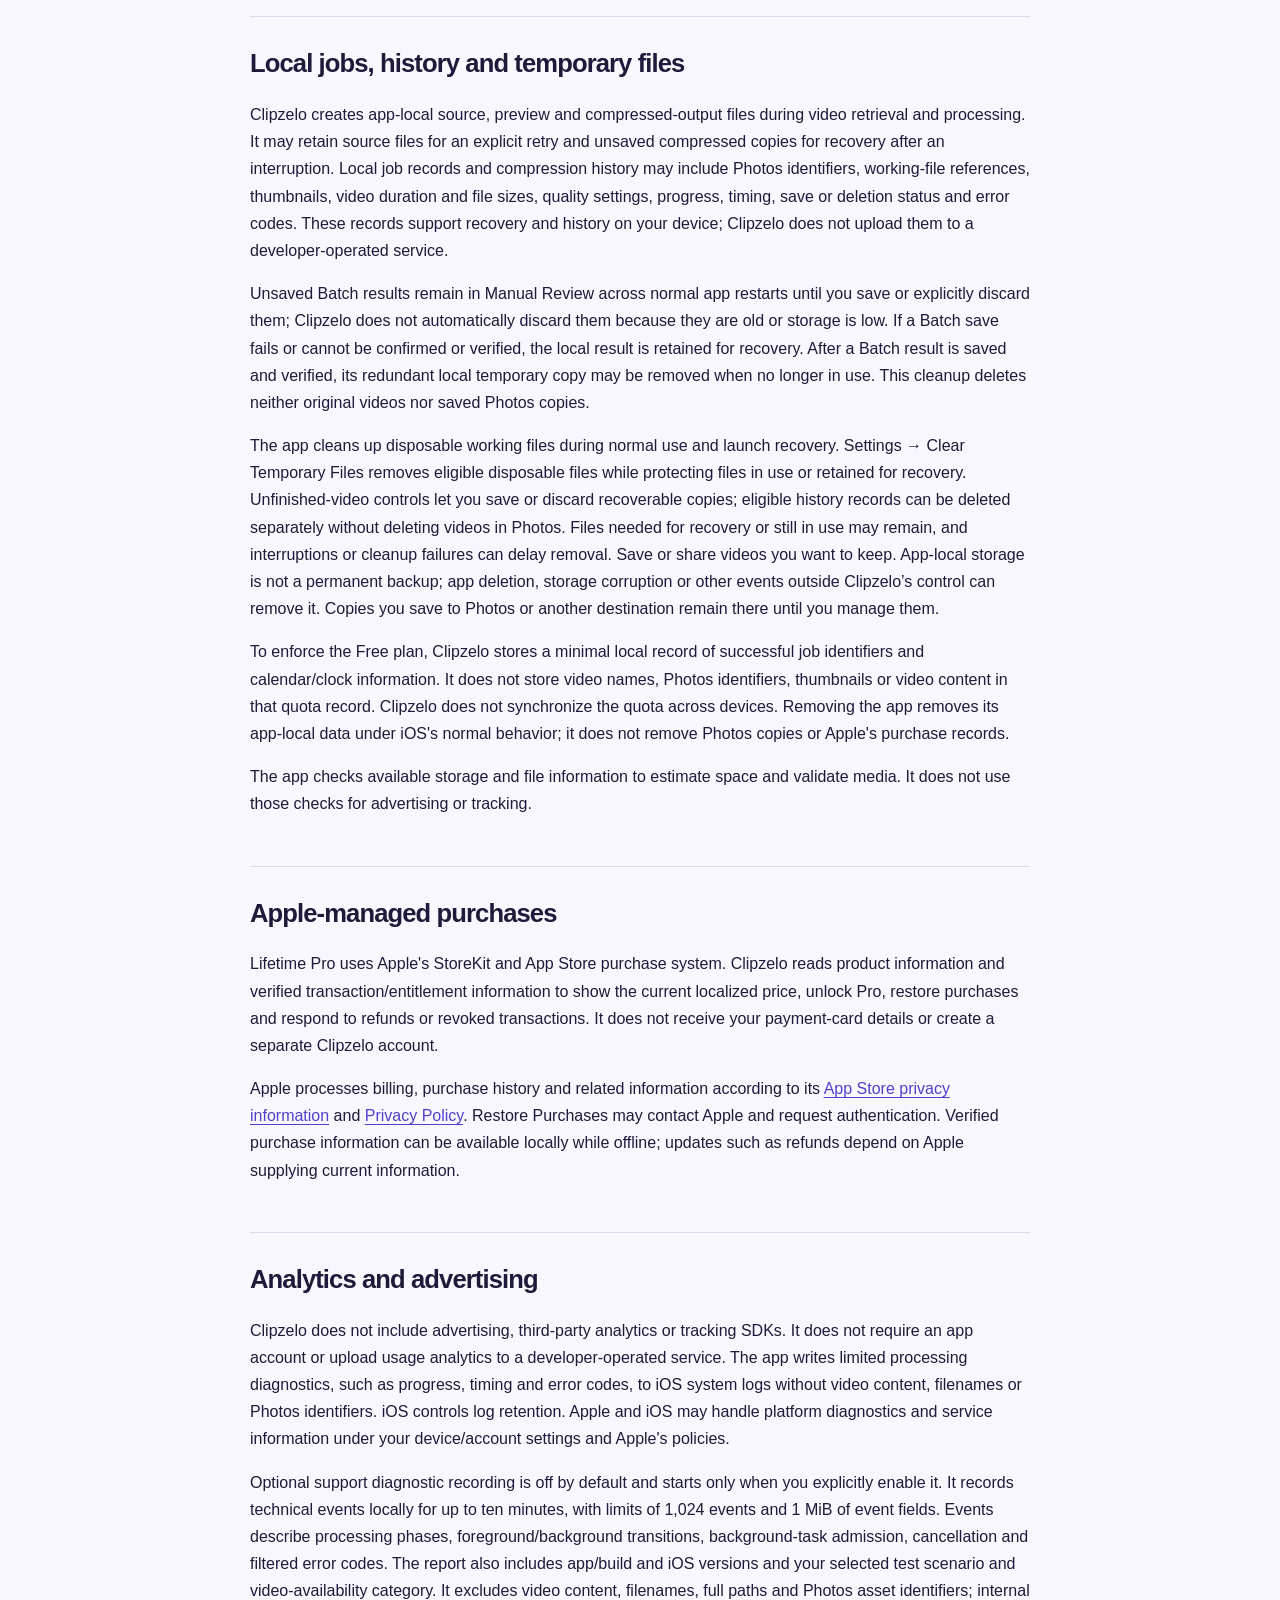
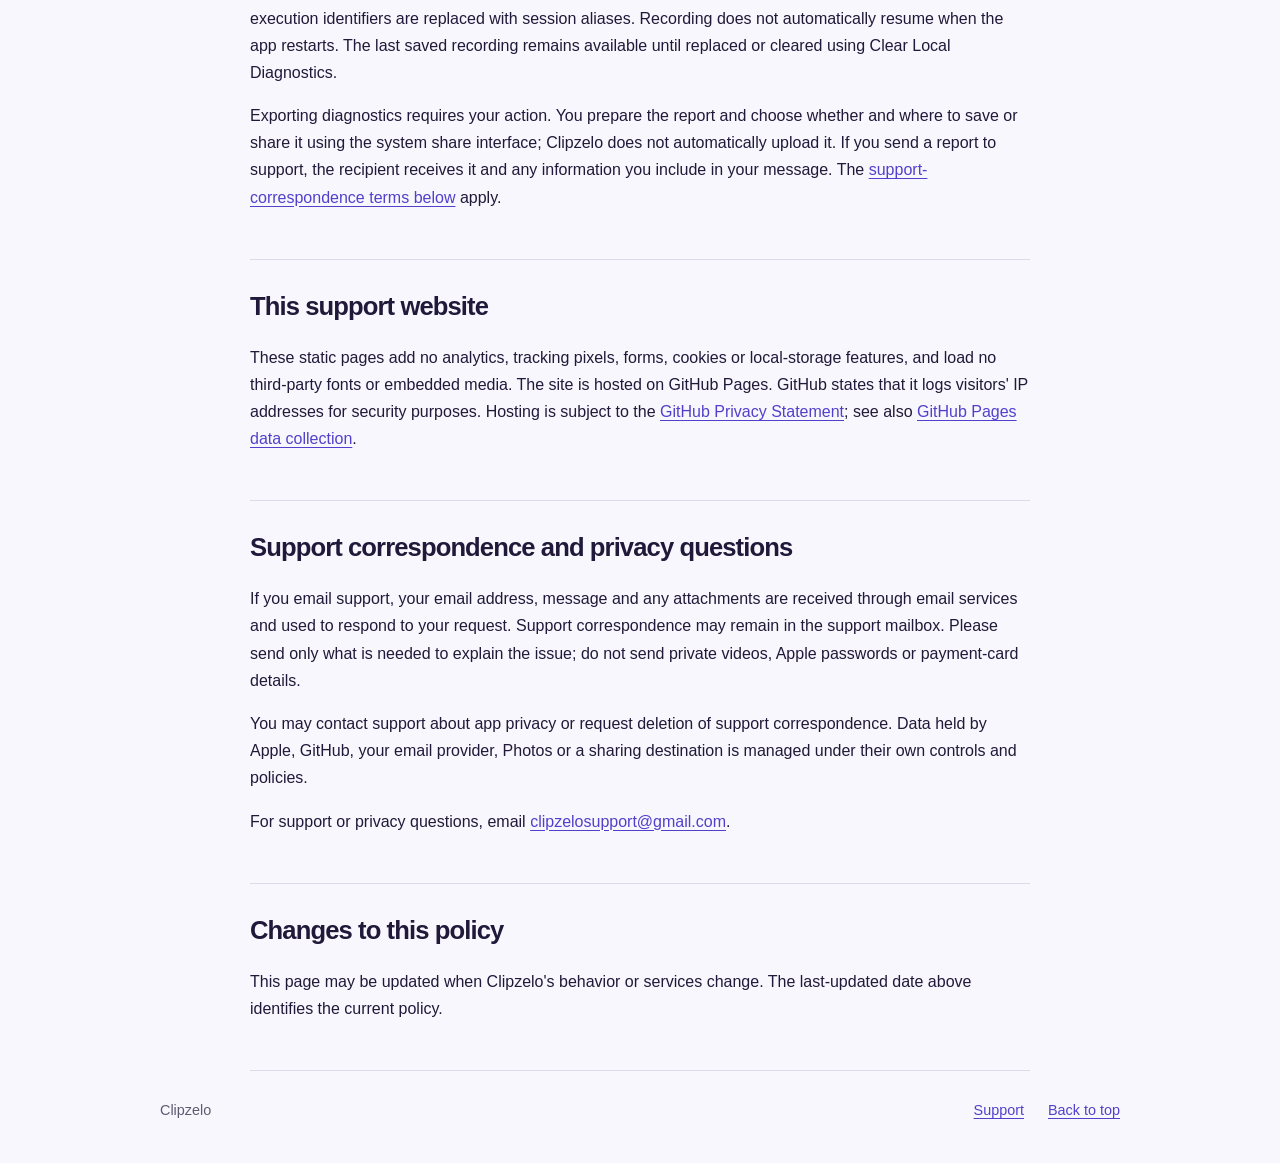
==== commit 220bf9e9: "Clarify privacy policy for Clipzelo 1.2.0 Batch and diagnostics" ====
--- a/privacy.html
+++ b/privacy.html
@@ -16,12 +16,13 @@
     <nav aria-label="Main navigation"><a href="./#support">Support</a><a href="privacy.html" aria-current="page">Privacy</a></nav>
   </header>
   <main id="main" class="wrap policy">
+    <!-- Publication gate: replace the last-updated date below with the actual publication date when approved for publication. The existing date is retained while this change is a draft. -->
     <div class="intro"><p class="eyebrow">Clipzelo for iPhone</p><h1>Privacy Policy</h1><p class="lead">This policy describes the Clipzelo app and its support website.</p><p class="muted">Last updated: November 3, 2026</p></div>
-    <section aria-labelledby="processing"><h2 id="processing">Video processing on your device</h2><p>Clipzelo analyzes and compresses the videos you select on your iPhone. It does not operate a backend that receives your videos for compression. Selected media, thumbnails and metadata are used to import, estimate size, preview, compress, play and save or share your result.</p><p>On-device compression does not mean every related operation is offline. Apple Photos may retrieve an iCloud-hosted video when you select it or explicitly resume interrupted preparation, under your iPhone's network settings, and Apple services handle App Store purchases. Saving to Photos may participate in iCloud Photos if you use it. Sharing sends a copy to the app or destination you choose, under that service's own terms and privacy practices.</p><p>Compression may continue in the background when iOS permits. Progress may appear in system-managed Live Activities. iOS can interrupt this work; completion in the background is not guaranteed.</p></section>
-    <section aria-labelledby="photos"><h2 id="photos">Photos access, recovery and optional cleanup</h2><p>The system Photos picker provides access to the video you choose without requiring general read/write access to your library. Saving a new compressed copy requests permission to add to Photos.</p><p>Clipzelo may request additional Photos read/write access when you explicitly resume interrupted video preparation after relaunch, or choose optional original cleanup. For preparation recovery, it uses the saved identifier to retrieve the selected video, including from iCloud when needed. For cleanup, it looks up the exact original and saved copy, checks the saved media and carries out deletion only after your explicit confirmation. Limited or denied access can prevent these actions. Selecting a video does not, by itself, authorize deletion.</p><p>Clipzelo uses asset identifiers when available rather than guessing from filenames or matching metadata. Photos identifiers may be stored in local job records to support recovery, history and identification of previously compressed videos. Clipzelo does not automatically scan your entire Photos library. It never automatically deletes an original or empties Recently Deleted. Deletion may synchronize across devices through iCloud Photos, and deleted videos may remain in Recently Deleted. Deleting an original does not necessarily free device storage immediately. Photos and iCloud Photos manage deletion, synchronization and retention under Apple's controls.</p><p>You can review or change Clipzelo's Photos permission in iPhone Settings. Revoking permission does not itself remove copies already saved to Photos.</p></section>
-    <section aria-labelledby="local-data"><h2 id="local-data">Local jobs, history and temporary files</h2><p>Clipzelo creates app-local source, preview and compressed-output files during video retrieval and processing. It may retain source files for an explicit retry and unsaved compressed copies for recovery after an interruption. Local job records and compression history may include Photos identifiers, working-file references, thumbnails, video duration and file sizes, quality settings, progress, timing, save or deletion status and error codes. These records support recovery and history on your device; Clipzelo does not upload them to a developer-operated service.</p><p>The app cleans up disposable working files during normal use and launch recovery. Settings → Clear Temporary Files removes eligible disposable files while protecting files in use or retained for recovery. Unfinished-video controls let you save or discard recoverable copies; eligible history records can be deleted separately without deleting videos in Photos. Files needed for recovery or still in use may remain, and interruptions or cleanup failures can delay removal. Save or share videos you want to keep; recovery is not a permanent video library. Copies you save to Photos or another destination remain there until you manage them.</p><p>To enforce the Free plan, Clipzelo stores a minimal local record of successful job identifiers and calendar/clock information. It does not store video names, Photos identifiers, thumbnails or video content in that quota record. Clipzelo does not synchronize the quota across devices. Removing the app removes its app-local data under iOS's normal behavior; it does not remove Photos copies or Apple's purchase records.</p><p>The app checks available storage and file information to estimate space and validate media. It does not use those checks for advertising or tracking.</p></section>
+    <section aria-labelledby="processing"><h2 id="processing">Video processing on your device</h2><p>Clipzelo analyzes and compresses the videos you select on your iPhone. It does not operate a backend that receives your videos for compression. Selected media, thumbnails and metadata are used to import, estimate size, preview, compress, play and save or share your result.</p><p>On-device compression does not mean every related operation is offline. Apple Photos may retrieve an iCloud-hosted video when you select it or explicitly resume interrupted preparation, under your iPhone's network settings, and Apple services handle App Store purchases. Saving to Photos may participate in iCloud Photos if you use it. Sharing sends a copy to the app or destination you choose, under that service's own terms and privacy practices.</p><p>Compression may continue in the background when supported and permitted by iOS. Progress may appear in system-managed Live Activities. Execution is subject to system restrictions and may be interrupted; continuous background processing and completion are not guaranteed.</p></section>
+    <section aria-labelledby="photos"><h2 id="photos">Photos access, recovery and optional cleanup</h2><p>Single-video selection uses Apple's system Photos picker without requiring general read/write access to your library. Saving a new compressed copy requests permission to add to Photos.</p><p>Batch compression requires Photos read access to prepare your selected videos. Clipzelo requests read/write authorization for Batch preparation and may also request it when you explicitly resume interrupted preparation or choose optional original cleanup. It uses saved identifiers to retrieve selected videos, including from iCloud when needed, and Photos access to verify saved compressed copies and identify exact originals. Limited or denied access may prevent retrieval, verification or cleanup for some videos. Selecting videos does not, by itself, authorize deletion.</p><p>Clipzelo uses asset identifiers when available rather than guessing from filenames or matching metadata. Photos identifiers may be stored in local job records to support recovery, history and identification of previously compressed videos. Clipzelo does not automatically scan your entire Photos library. Original deletion is entirely optional and requires your explicit confirmation and verification of the saved compressed replacements. Batch deletion may submit multiple selected originals together in one Photos transaction. Failed, cancelled or uncertain deletion requests are not automatically repeated. Clipzelo never automatically deletes an original or empties Recently Deleted. Deletion may synchronize across devices through iCloud Photos, and deleted videos may remain in Recently Deleted. Deleting an original does not necessarily free device storage immediately. Photos and iCloud Photos manage deletion, synchronization and retention under Apple's controls.</p><p>You can review or change Clipzelo's Photos permission in iPhone Settings. Revoking permission does not itself remove copies already saved to Photos.</p></section>
+    <section aria-labelledby="local-data"><h2 id="local-data">Local jobs, history and temporary files</h2><p>Clipzelo creates app-local source, preview and compressed-output files during video retrieval and processing. It may retain source files for an explicit retry and unsaved compressed copies for recovery after an interruption. Local job records and compression history may include Photos identifiers, working-file references, thumbnails, video duration and file sizes, quality settings, progress, timing, save or deletion status and error codes. These records support recovery and history on your device; Clipzelo does not upload them to a developer-operated service.</p><p>Unsaved Batch results remain in Manual Review across normal app restarts until you save or explicitly discard them; Clipzelo does not automatically discard them because they are old or storage is low. If a Batch save fails or cannot be confirmed or verified, the local result is retained for recovery. After a Batch result is saved and verified, its redundant local temporary copy may be removed when no longer in use. This cleanup deletes neither original videos nor saved Photos copies.</p><p>The app cleans up disposable working files during normal use and launch recovery. Settings → Clear Temporary Files removes eligible disposable files while protecting files in use or retained for recovery. Unfinished-video controls let you save or discard recoverable copies; eligible history records can be deleted separately without deleting videos in Photos. Files needed for recovery or still in use may remain, and interruptions or cleanup failures can delay removal. Save or share videos you want to keep. App-local storage is not a permanent backup; app deletion, storage corruption or other events outside Clipzelo’s control can remove it. Copies you save to Photos or another destination remain there until you manage them.</p><p>To enforce the Free plan, Clipzelo stores a minimal local record of successful job identifiers and calendar/clock information. It does not store video names, Photos identifiers, thumbnails or video content in that quota record. Clipzelo does not synchronize the quota across devices. Removing the app removes its app-local data under iOS's normal behavior; it does not remove Photos copies or Apple's purchase records.</p><p>The app checks available storage and file information to estimate space and validate media. It does not use those checks for advertising or tracking.</p></section>
     <section aria-labelledby="purchases"><h2 id="purchases">Apple-managed purchases</h2><p>Lifetime Pro uses Apple's StoreKit and App Store purchase system. Clipzelo reads product information and verified transaction/entitlement information to show the current localized price, unlock Pro, restore purchases and respond to refunds or revoked transactions. It does not receive your payment-card details or create a separate Clipzelo account.</p><p>Apple processes billing, purchase history and related information according to its <a href="https://www.apple.com/legal/privacy/data/en/appstore/">App Store privacy information</a> and <a href="https://www.apple.com/legal/privacy/en-ww/">Privacy Policy</a>. Restore Purchases may contact Apple and request authentication. Verified purchase information can be available locally while offline; updates such as refunds depend on Apple supplying current information.</p></section>
-    <section aria-labelledby="tracking"><h2 id="tracking">Analytics and advertising</h2><p>Clipzelo does not include advertising, third-party analytics or tracking SDKs. It does not require an app account or upload usage analytics to a developer-operated service. The app writes limited processing diagnostics, such as progress, timing and error codes, to iOS system logs without video content, filenames or Photos identifiers. iOS controls log retention. Apple and iOS may handle platform diagnostics and service information under your device/account settings and Apple's policies.</p></section>
+    <section aria-labelledby="tracking"><h2 id="tracking">Analytics and advertising</h2><p>Clipzelo does not include advertising, third-party analytics or tracking SDKs. It does not require an app account or upload usage analytics to a developer-operated service. The app writes limited processing diagnostics, such as progress, timing and error codes, to iOS system logs without video content, filenames or Photos identifiers. iOS controls log retention. Apple and iOS may handle platform diagnostics and service information under your device/account settings and Apple's policies.</p><p>Optional support diagnostic recording is off by default and starts only when you explicitly enable it. It records technical events locally for up to ten minutes, with limits of 1,024 events and 1 MiB of event fields. Events describe processing phases, foreground/background transitions, background-task admission, cancellation and filtered error codes. The report also includes app/build and iOS versions and your selected test scenario and video-availability category. It excludes video content, filenames, full paths and Photos asset identifiers; internal execution identifiers are replaced with session aliases. Recording does not automatically resume when the app restarts. The last saved recording remains available until replaced or cleared using Clear Local Diagnostics.</p><p>Exporting diagnostics requires your action. You prepare the report and choose whether and where to save or share it using the system share interface; Clipzelo does not automatically upload it. If you send a report to support, the recipient receives it and any information you include in your message. The <a href="#support">support-correspondence terms below</a> apply.</p></section>
     <section aria-labelledby="website"><h2 id="website">This support website</h2><p>These static pages add no analytics, tracking pixels, forms, cookies or local-storage features, and load no third-party fonts or embedded media. The site is hosted on GitHub Pages. GitHub states that it logs visitors' IP addresses for security purposes. Hosting is subject to the <a href="https://docs.github.com/en/site-policy/privacy-policies/github-general-privacy-statement">GitHub Privacy Statement</a>; see also <a href="https://docs.github.com/en/pages/getting-started-with-github-pages/what-is-github-pages#data-collection">GitHub Pages data collection</a>.</p></section>
     <section aria-labelledby="support"><h2 id="support">Support correspondence and privacy questions</h2><p>If you email support, your email address, message and any attachments are received through email services and used to respond to your request. Support correspondence may remain in the support mailbox. Please send only what is needed to explain the issue; do not send private videos, Apple passwords or payment-card details.</p><p>You may contact support about app privacy or request deletion of support correspondence. Data held by Apple, GitHub, your email provider, Photos or a sharing destination is managed under their own controls and policies.</p><p>For support or privacy questions, email <a href="mailto:clipzelosupport@gmail.com">clipzelosupport@gmail.com</a>.</p></section>
     <section aria-labelledby="changes"><h2 id="changes">Changes to this policy</h2><p>This page may be updated when Clipzelo's behavior or services change. The last-updated date above identifies the current policy.</p></section>
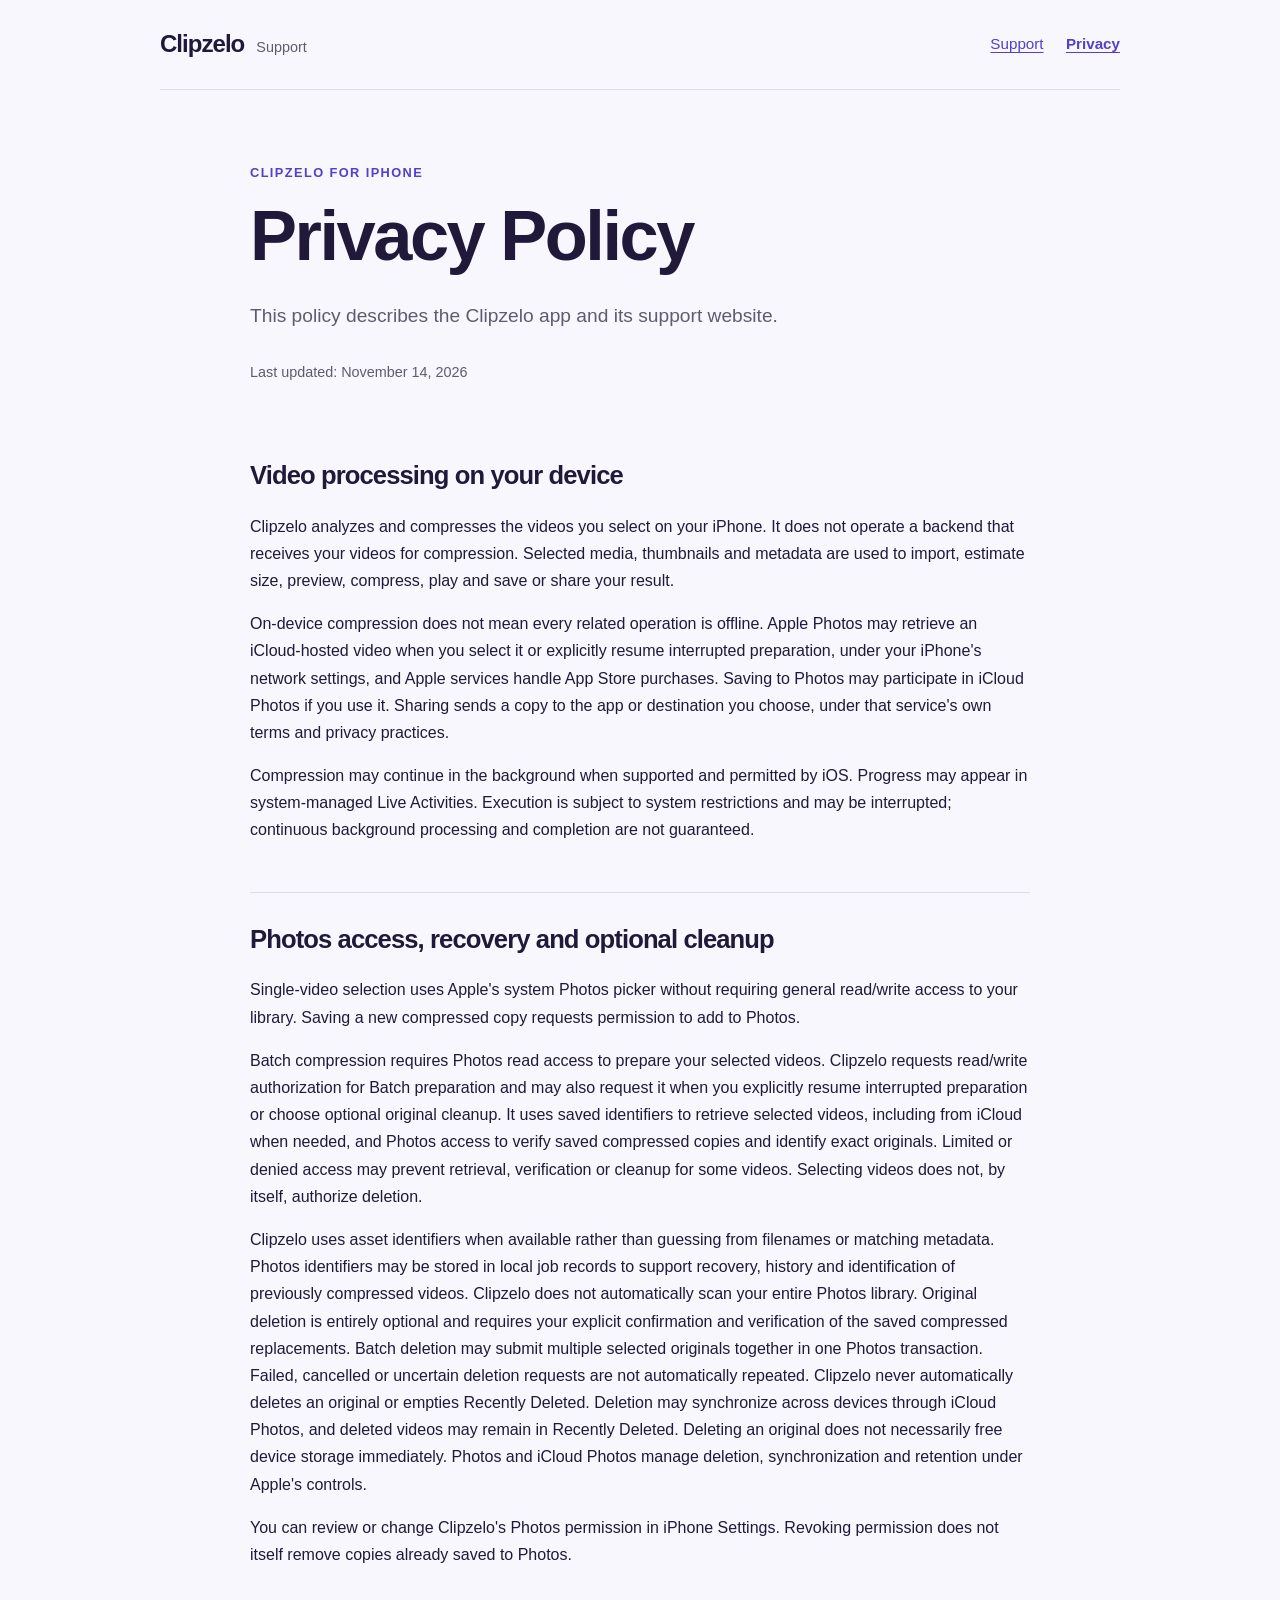
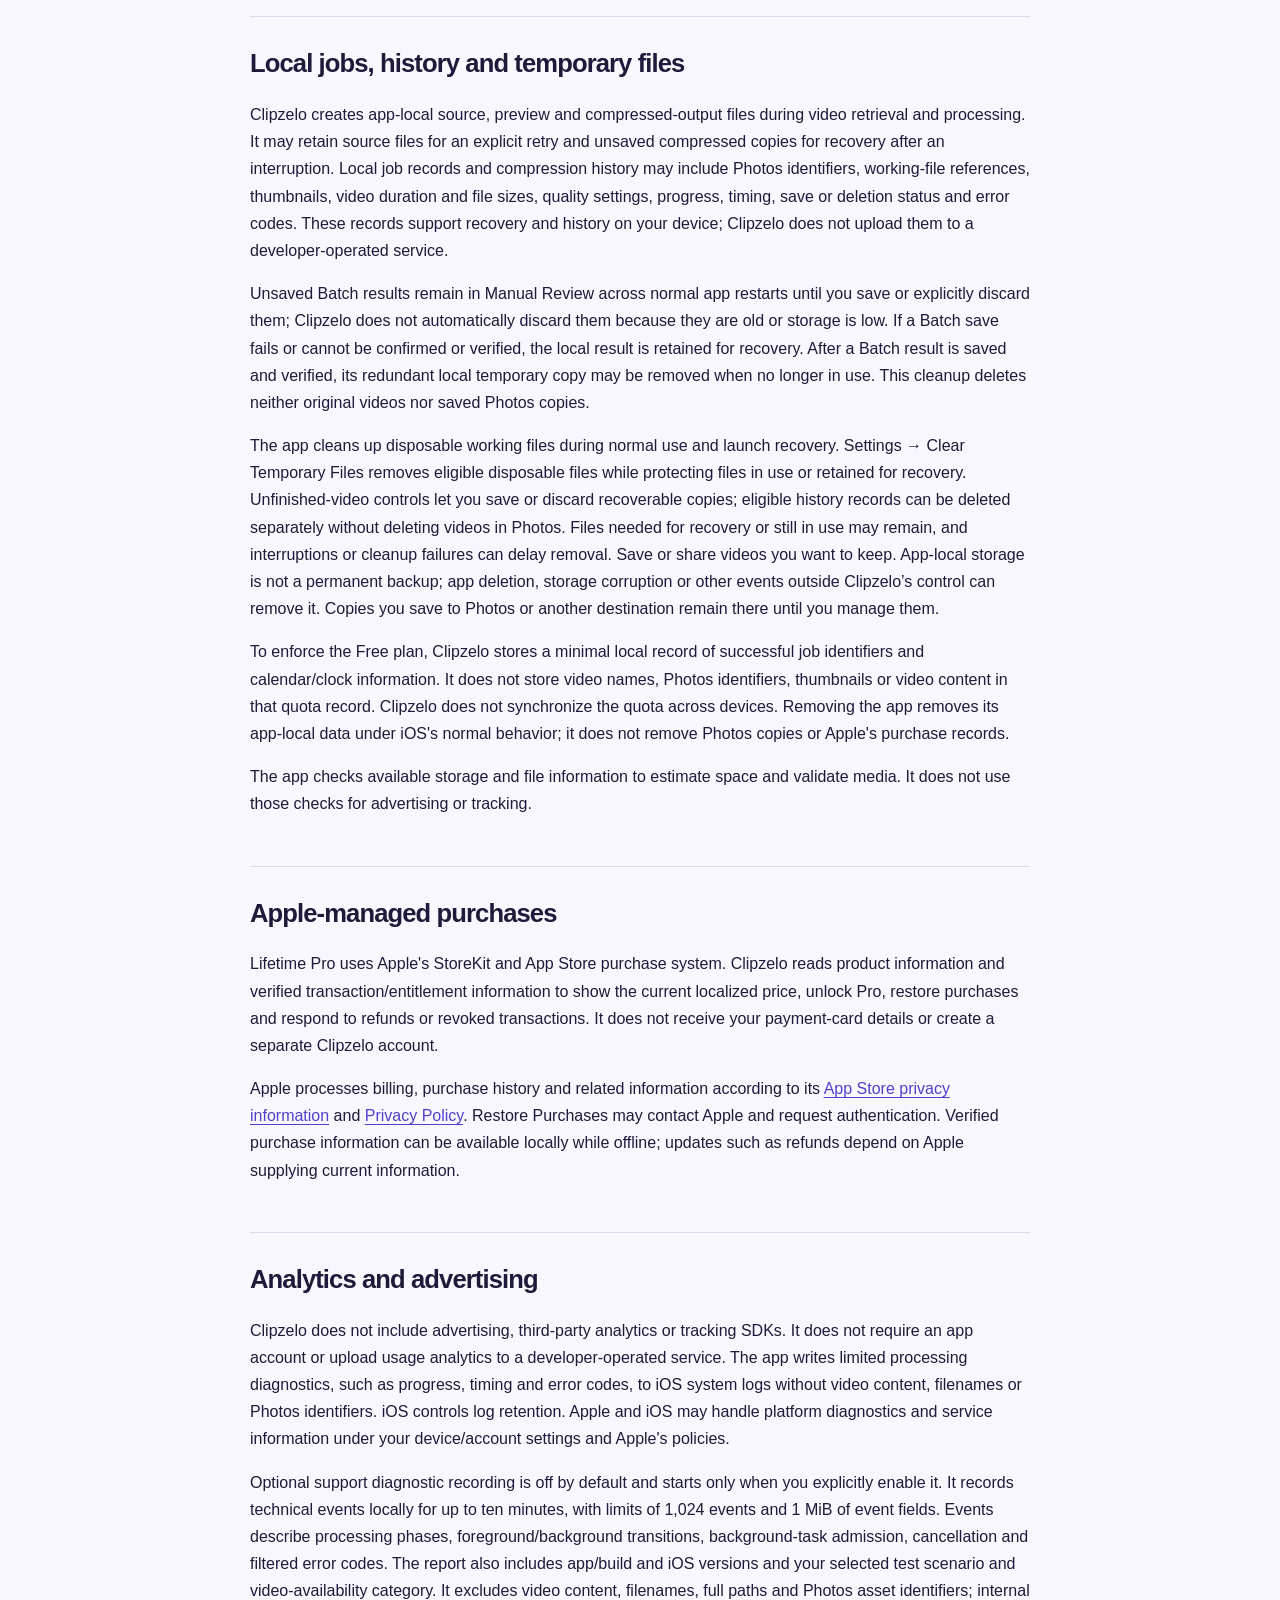
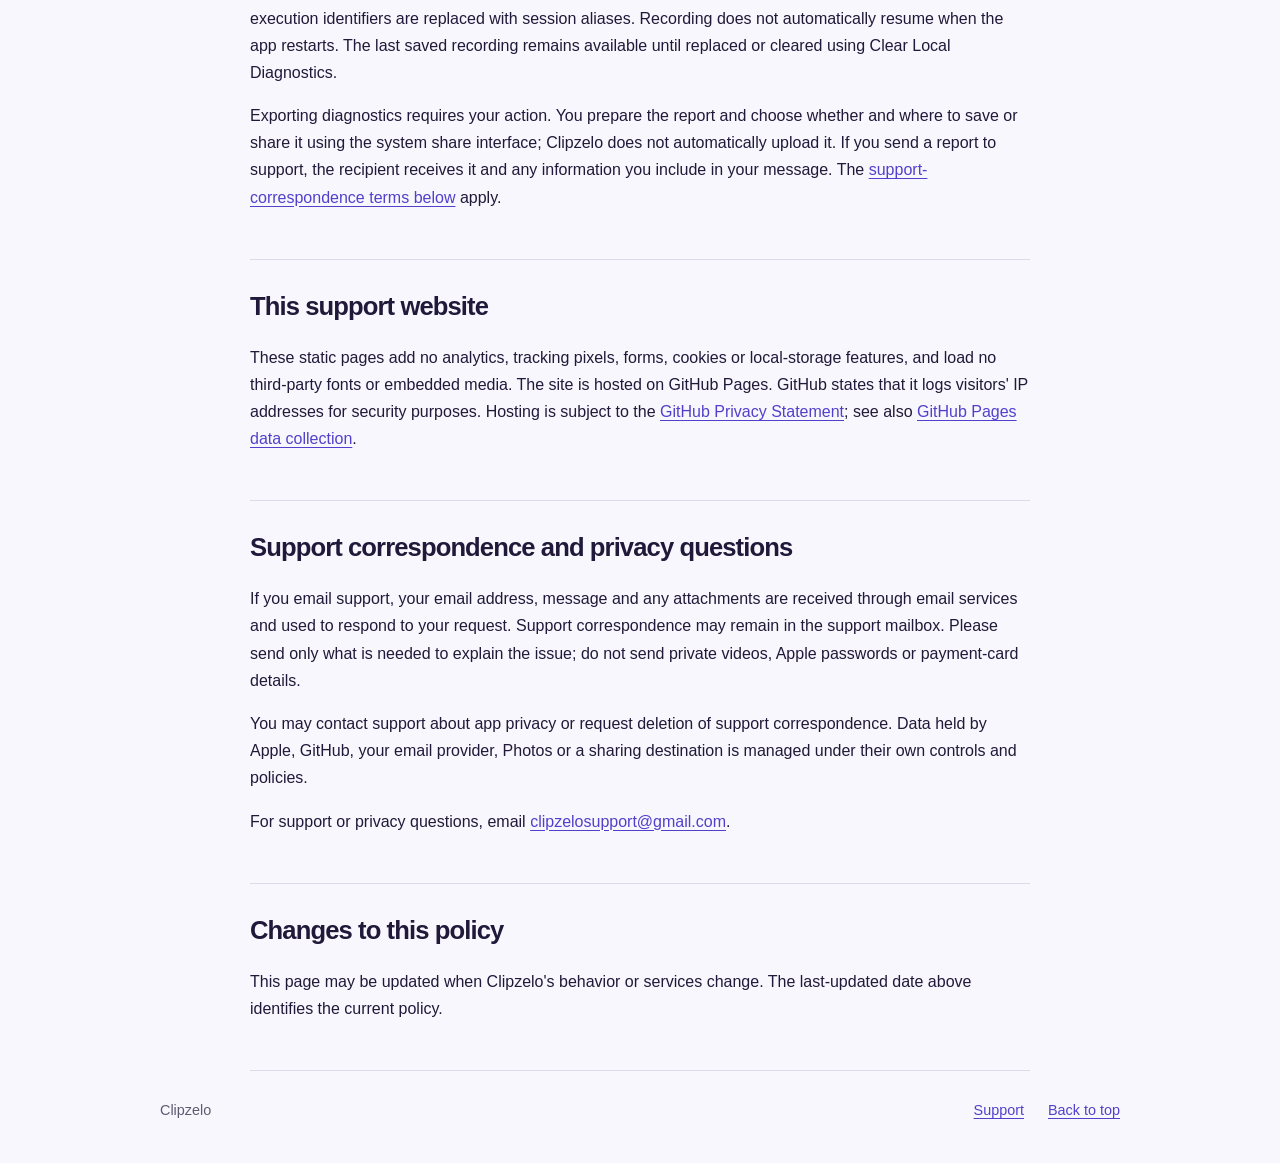
==== commit 3ee8313b: "Set privacy policy update date to November 14, 2026" ====
--- a/privacy.html
+++ b/privacy.html
@@ -16,8 +16,7 @@
     <nav aria-label="Main navigation"><a href="./#support">Support</a><a href="privacy.html" aria-current="page">Privacy</a></nav>
   </header>
   <main id="main" class="wrap policy">
-    <!-- Publication gate: replace the last-updated date below with the actual publication date when approved for publication. The existing date is retained while this change is a draft. -->
-    <div class="intro"><p class="eyebrow">Clipzelo for iPhone</p><h1>Privacy Policy</h1><p class="lead">This policy describes the Clipzelo app and its support website.</p><p class="muted">Last updated: November 3, 2026</p></div>
+    <div class="intro"><p class="eyebrow">Clipzelo for iPhone</p><h1>Privacy Policy</h1><p class="lead">This policy describes the Clipzelo app and its support website.</p><p class="muted">Last updated: November 14, 2026</p></div>
     <section aria-labelledby="processing"><h2 id="processing">Video processing on your device</h2><p>Clipzelo analyzes and compresses the videos you select on your iPhone. It does not operate a backend that receives your videos for compression. Selected media, thumbnails and metadata are used to import, estimate size, preview, compress, play and save or share your result.</p><p>On-device compression does not mean every related operation is offline. Apple Photos may retrieve an iCloud-hosted video when you select it or explicitly resume interrupted preparation, under your iPhone's network settings, and Apple services handle App Store purchases. Saving to Photos may participate in iCloud Photos if you use it. Sharing sends a copy to the app or destination you choose, under that service's own terms and privacy practices.</p><p>Compression may continue in the background when supported and permitted by iOS. Progress may appear in system-managed Live Activities. Execution is subject to system restrictions and may be interrupted; continuous background processing and completion are not guaranteed.</p></section>
     <section aria-labelledby="photos"><h2 id="photos">Photos access, recovery and optional cleanup</h2><p>Single-video selection uses Apple's system Photos picker without requiring general read/write access to your library. Saving a new compressed copy requests permission to add to Photos.</p><p>Batch compression requires Photos read access to prepare your selected videos. Clipzelo requests read/write authorization for Batch preparation and may also request it when you explicitly resume interrupted preparation or choose optional original cleanup. It uses saved identifiers to retrieve selected videos, including from iCloud when needed, and Photos access to verify saved compressed copies and identify exact originals. Limited or denied access may prevent retrieval, verification or cleanup for some videos. Selecting videos does not, by itself, authorize deletion.</p><p>Clipzelo uses asset identifiers when available rather than guessing from filenames or matching metadata. Photos identifiers may be stored in local job records to support recovery, history and identification of previously compressed videos. Clipzelo does not automatically scan your entire Photos library. Original deletion is entirely optional and requires your explicit confirmation and verification of the saved compressed replacements. Batch deletion may submit multiple selected originals together in one Photos transaction. Failed, cancelled or uncertain deletion requests are not automatically repeated. Clipzelo never automatically deletes an original or empties Recently Deleted. Deletion may synchronize across devices through iCloud Photos, and deleted videos may remain in Recently Deleted. Deleting an original does not necessarily free device storage immediately. Photos and iCloud Photos manage deletion, synchronization and retention under Apple's controls.</p><p>You can review or change Clipzelo's Photos permission in iPhone Settings. Revoking permission does not itself remove copies already saved to Photos.</p></section>
     <section aria-labelledby="local-data"><h2 id="local-data">Local jobs, history and temporary files</h2><p>Clipzelo creates app-local source, preview and compressed-output files during video retrieval and processing. It may retain source files for an explicit retry and unsaved compressed copies for recovery after an interruption. Local job records and compression history may include Photos identifiers, working-file references, thumbnails, video duration and file sizes, quality settings, progress, timing, save or deletion status and error codes. These records support recovery and history on your device; Clipzelo does not upload them to a developer-operated service.</p><p>Unsaved Batch results remain in Manual Review across normal app restarts until you save or explicitly discard them; Clipzelo does not automatically discard them because they are old or storage is low. If a Batch save fails or cannot be confirmed or verified, the local result is retained for recovery. After a Batch result is saved and verified, its redundant local temporary copy may be removed when no longer in use. This cleanup deletes neither original videos nor saved Photos copies.</p><p>The app cleans up disposable working files during normal use and launch recovery. Settings → Clear Temporary Files removes eligible disposable files while protecting files in use or retained for recovery. Unfinished-video controls let you save or discard recoverable copies; eligible history records can be deleted separately without deleting videos in Photos. Files needed for recovery or still in use may remain, and interruptions or cleanup failures can delay removal. Save or share videos you want to keep. App-local storage is not a permanent backup; app deletion, storage corruption or other events outside Clipzelo’s control can remove it. Copies you save to Photos or another destination remain there until you manage them.</p><p>To enforce the Free plan, Clipzelo stores a minimal local record of successful job identifiers and calendar/clock information. It does not store video names, Photos identifiers, thumbnails or video content in that quota record. Clipzelo does not synchronize the quota across devices. Removing the app removes its app-local data under iOS's normal behavior; it does not remove Photos copies or Apple's purchase records.</p><p>The app checks available storage and file information to estimate space and validate media. It does not use those checks for advertising or tracking.</p></section>
